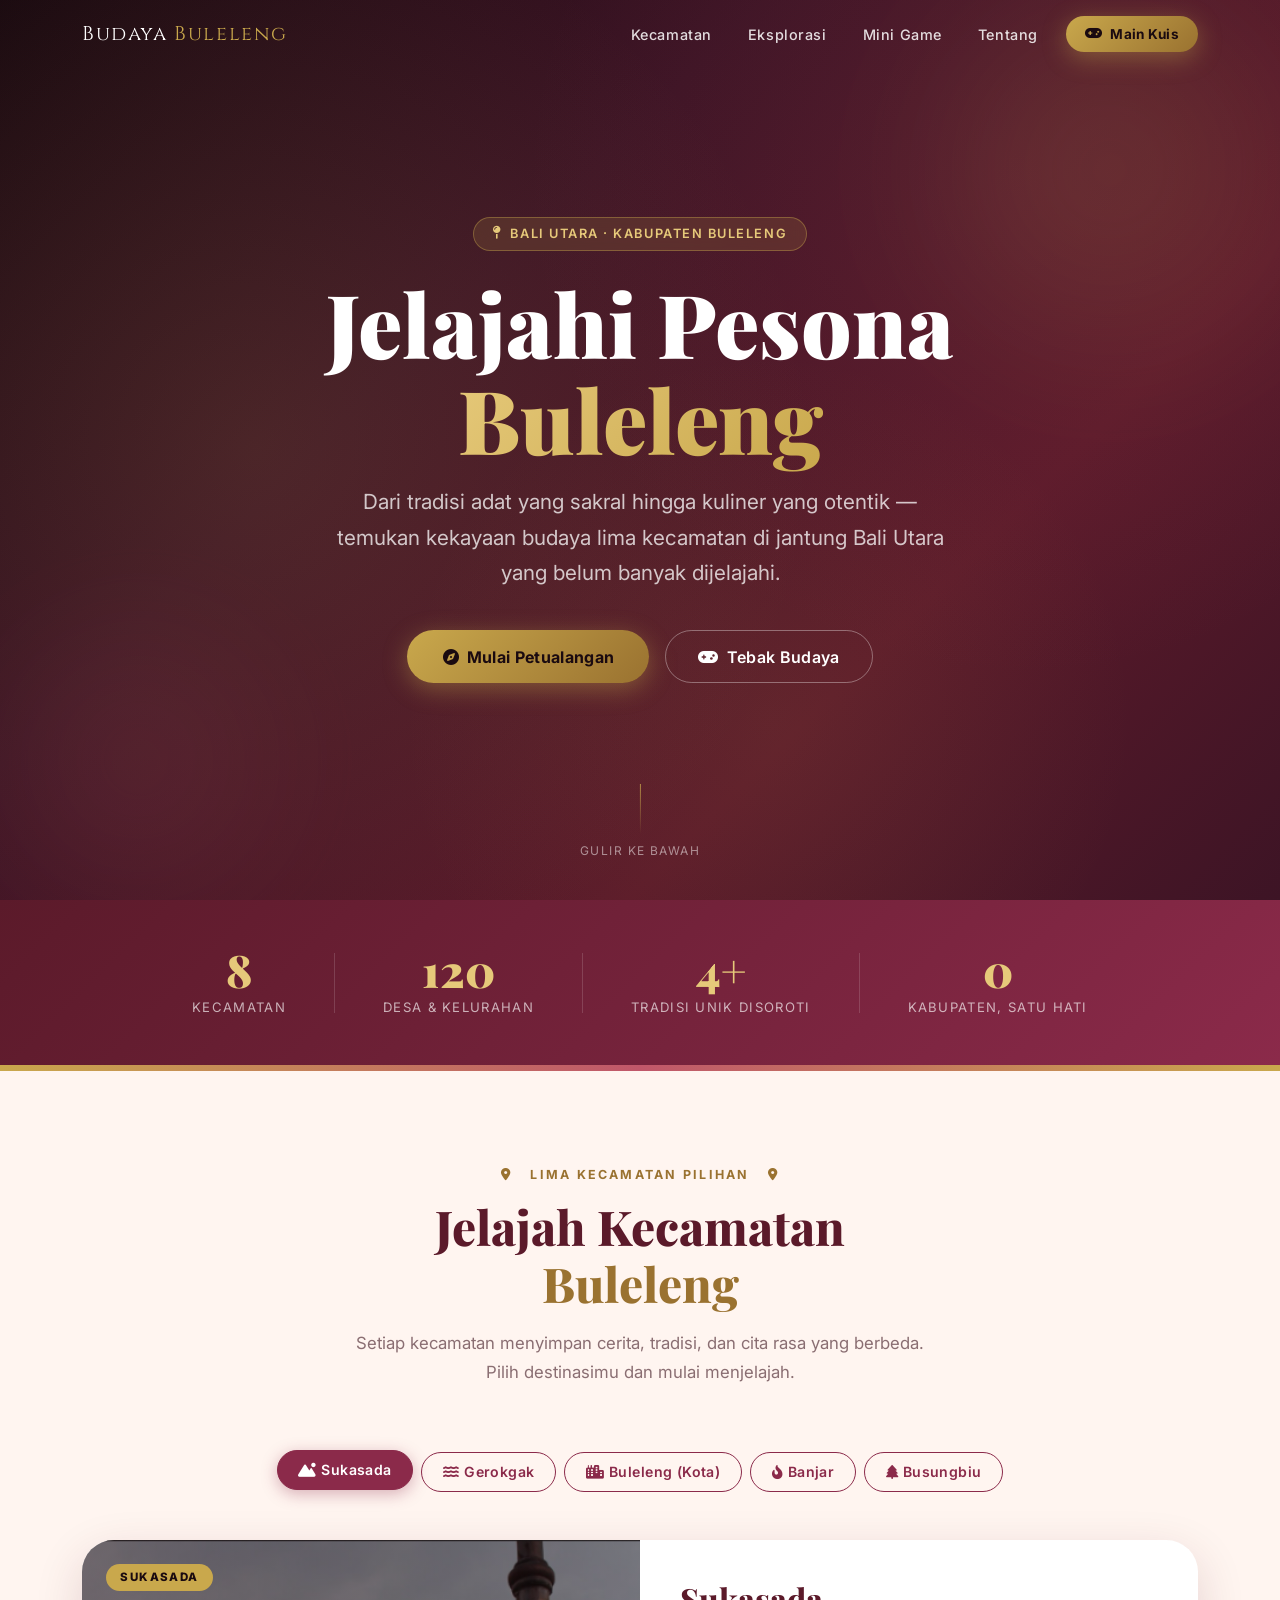
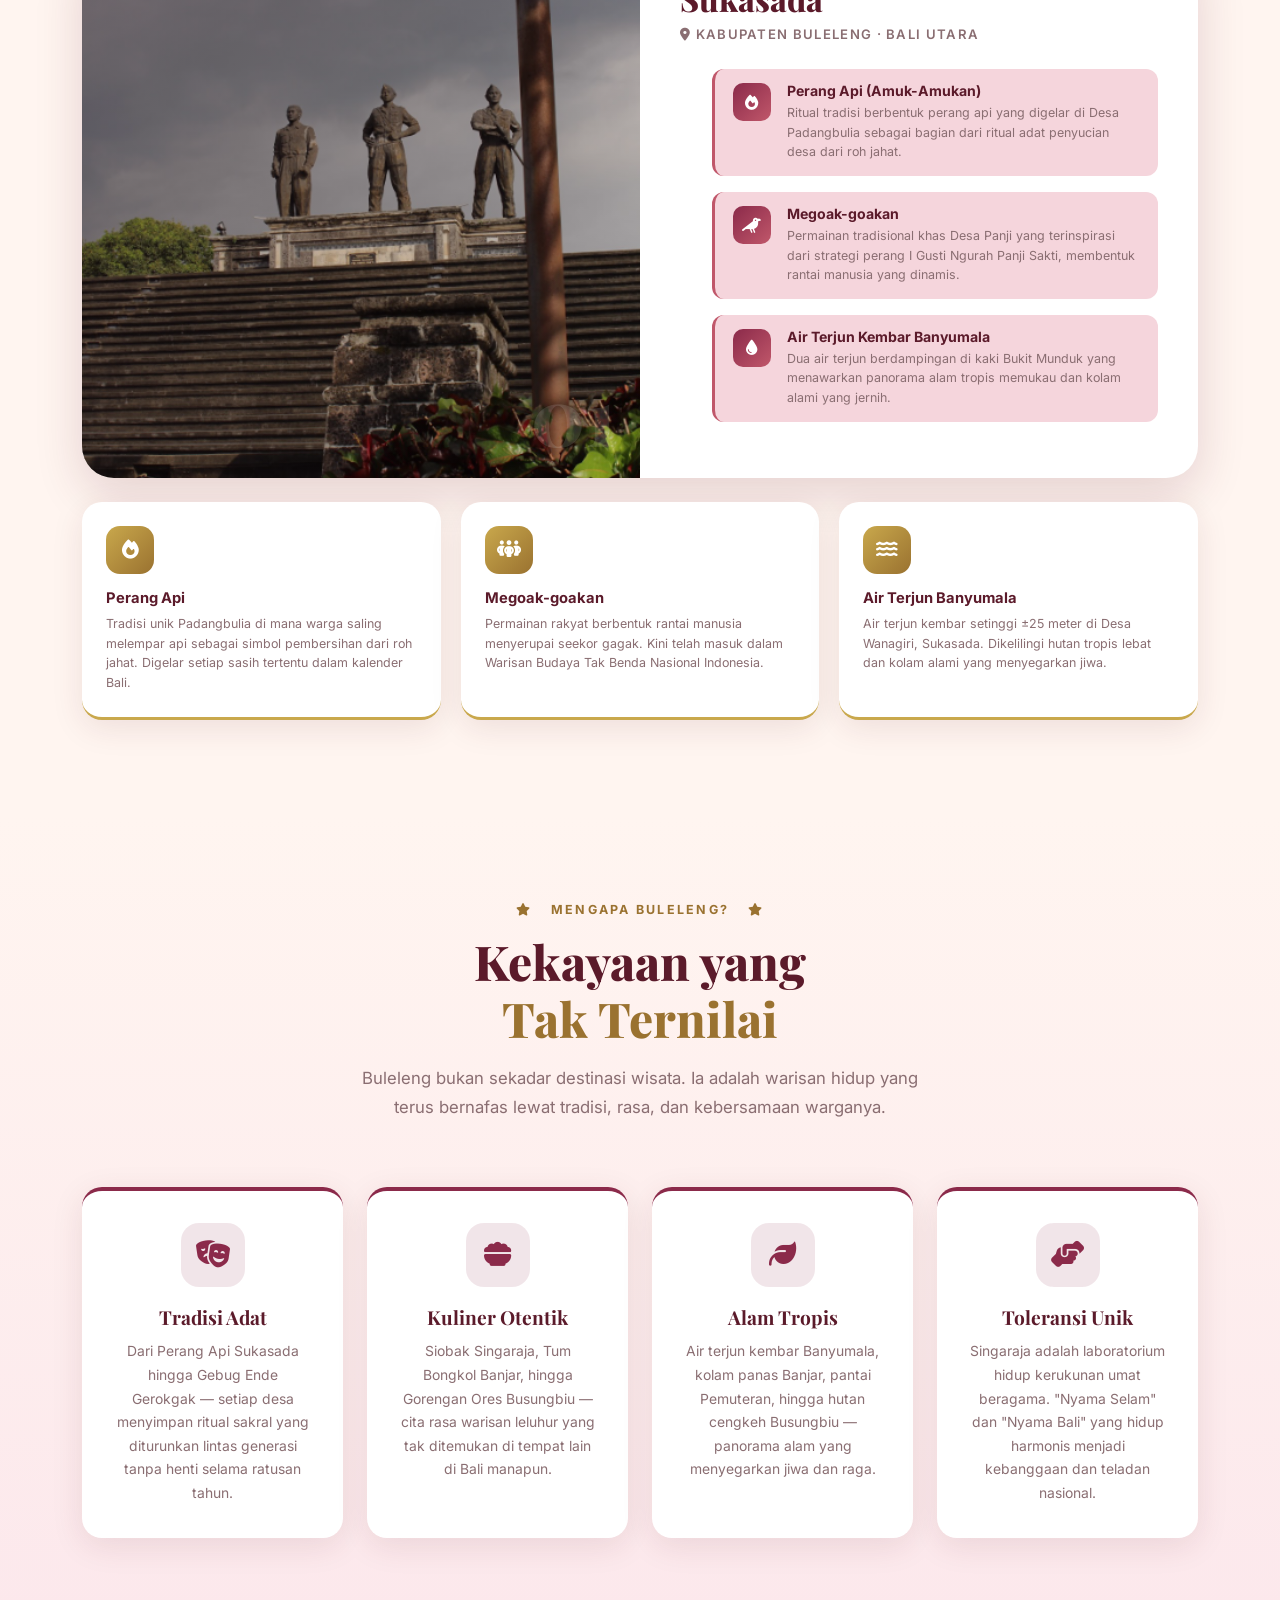
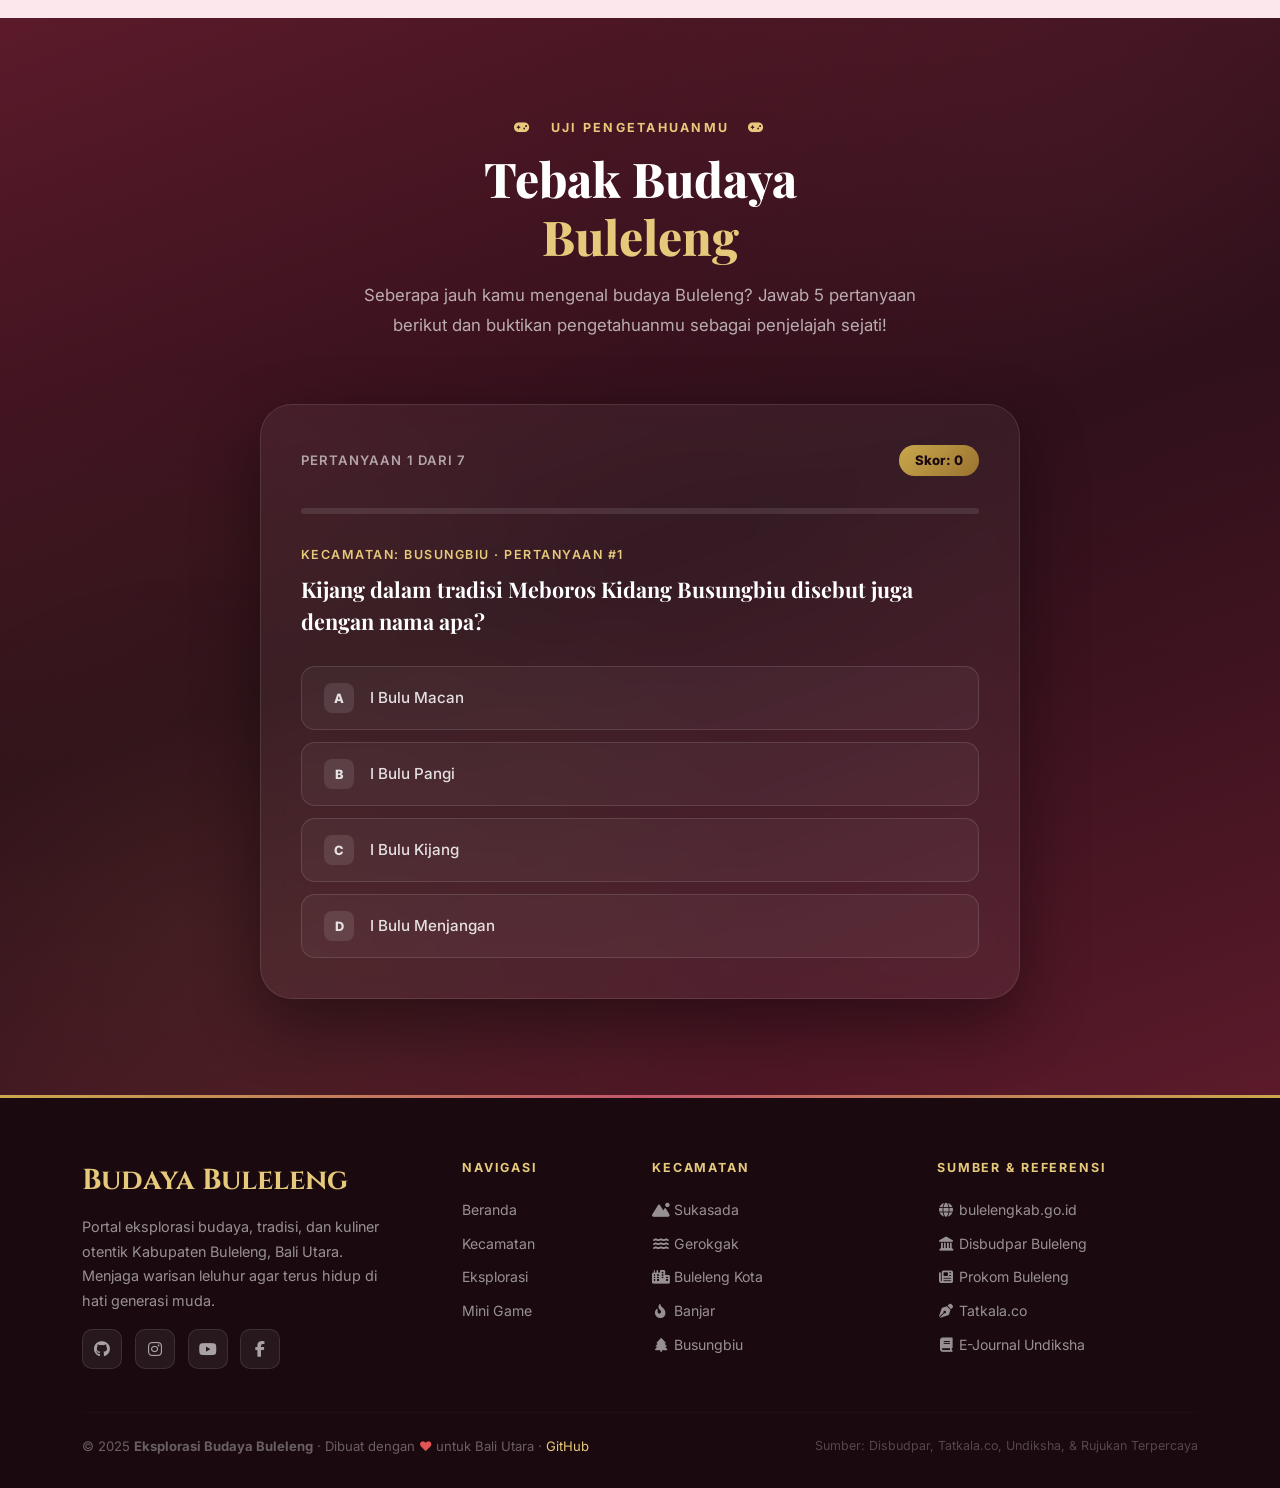
==== index.html @ 9726cd0d "Add files via upload" ====
<!DOCTYPE html>
<html lang="id">
<head>
  <meta charset="UTF-8" />
  <meta name="viewport" content="width=device-width, initial-scale=1.0" />
  <meta name="description" content="Jelajahi kekayaan budaya, tradisi, dan kuliner unik dari 5 kecamatan di Kabupaten Buleleng, Bali Utara. Eksplorasi budaya lokal yang autentik dan menawan." />
  <meta name="keywords" content="Buleleng, Bali Utara, Budaya Bali, Kecamatan, Wisata, Tradisi, Singaraja" />
  <meta property="og:title" content="Eksplorasi Budaya Buleleng – Jelajahi Pesona Bali Utara" />
  <meta property="og:description" content="Temukan keindahan budaya dan tradisi unik Kabupaten Buleleng, Bali Utara." />
  <title>Eksplorasi Budaya Buleleng | Jelajahi Pesona Bali Utara</title>

  <!-- Bootstrap 5 CSS -->
  <link href="https://cdn.jsdelivr.net/npm/bootstrap@5.3.3/dist/css/bootstrap.min.css" rel="stylesheet" />
  <!-- Font Awesome -->
  <link href="https://cdnjs.cloudflare.com/ajax/libs/font-awesome/6.5.2/css/all.min.css" rel="stylesheet" />
  <!-- Google Fonts -->
  <link href="https://fonts.googleapis.com/css2?family=Playfair+Display:ital,wght@0,400;0,700;0,900;1,400&family=Inter:wght@300;400;500;600;700&family=Cinzel:wght@400;700&display=swap" rel="stylesheet" />

  <!-- Stylesheet -->
  <link href="style.css" rel="stylesheet" />

</head>

<body class="page-load">

  <!-- NAVBAR -->
  <nav id="mainNav" role="navigation" aria-label="Navigasi utama">
    <div class="container">
      <div class="d-flex align-items-center justify-content-between">
        <a href="#hero" class="nav-brand" id="navBrand">
          <span>Budaya</span> Buleleng
        </a>
        <button class="navbar-toggler d-md-none" id="navToggle" aria-label="Toggle navigation" aria-expanded="false">
          <span class="navbar-toggler-icon"></span>
        </button>
        <ul class="nav d-none d-md-flex align-items-center gap-1" id="navLinks" style="list-style:none; margin:0; padding:0;">
          <li><a href="#kecamatan" class="nav-link-item">Kecamatan</a></li>
          <li><a href="#highlights" class="nav-link-item">Eksplorasi</a></li>
          <li><a href="#game" class="nav-link-item">Mini Game</a></li>
          <li><a href="#footer" class="nav-link-item">Tentang</a></li>
          <li>
            <a href="#game" class="btn-primary-custom ms-2" style="font-size:0.85rem; padding:0.5rem 1.2rem;">
              <i class="fa-solid fa-gamepad"></i> Main Kuis
            </a>
          </li>
        </ul>
      </div>
      <!-- Mobile Menu -->
      <div id="mobileMenu" style="display:none; flex-direction:column; gap:0.3rem; margin-top:1rem; padding:1rem; background:rgba(15,30,20,0.97); border-radius:12px; border: 1px solid rgba(201,168,76,0.2);">
        <a href="#kecamatan" class="nav-link-item" onclick="closeMobileMenu(event)">Kecamatan</a>
        <a href="#highlights" class="nav-link-item" onclick="closeMobileMenu(event)">Eksplorasi</a>
        <a href="#game" class="nav-link-item" onclick="closeMobileMenu(event)">Mini Game</a>
        <a href="#footer" class="nav-link-item" onclick="closeMobileMenu(event)">Tentang</a>
      </div>
    </div>
  </nav>

  <!-- HERO -->
  <section id="hero" role="banner">
    <div class="particles-container" id="particles" aria-hidden="true"></div>
    <div class="hero-ornament hero-ornament-top" aria-hidden="true"></div>
    <div class="hero-ornament hero-ornament-bottom" aria-hidden="true"></div>

    <div class="hero-content container">
      <div class="hero-badge">
        <i class="fa-solid fa-map-pin"></i>
        Bali Utara &middot; Kabupaten Buleleng
      </div>
      <h1 class="hero-title">
        Jelajahi Pesona<br>
        <span class="accent">Buleleng</span>
      </h1>
      <p class="hero-subtitle">
        Dari tradisi adat yang sakral hingga kuliner yang otentik &mdash; temukan kekayaan budaya lima kecamatan di jantung Bali Utara yang belum banyak dijelajahi.
      </p>
      <div class="hero-cta-group">
        <a href="#kecamatan" class="btn-primary-custom" id="ctaMainBtn">
          <i class="fa-solid fa-compass"></i>
          Mulai Petualangan
        </a>
        <a href="#game" class="btn-secondary-custom" id="ctaGameBtn">
          <i class="fa-solid fa-gamepad"></i>
          Tebak Budaya
        </a>
      </div>
    </div>
    <div class="hero-scroll-indicator" aria-hidden="true">
      <div class="scroll-line"></div>
      <span>Gulir ke Bawah</span>
    </div>
  </section>

  <!-- STATS STRIP -->
  <div id="intro-strip" role="complementary" aria-label="Statistik Buleleng">
    <div class="container">
      <div class="strip-inner">
        <div class="strip-stat">
          <div class="strip-stat-number" data-target="9">0</div>
          <div class="strip-stat-label">Kecamatan</div>
        </div>
        <div class="strip-divider" aria-hidden="true"></div>
        <div class="strip-stat">
          <div class="strip-stat-number" data-target="129">0</div>
          <div class="strip-stat-label">Desa &amp; Kelurahan</div>
        </div>
        <div class="strip-divider" aria-hidden="true"></div>
        <div class="strip-stat">
          <div class="strip-stat-number" data-target="5" data-suffix="+">0</div>
          <div class="strip-stat-label">Tradisi Unik Disoroti</div>
        </div>
        <div class="strip-divider" aria-hidden="true"></div>
        <div class="strip-stat">
          <div class="strip-stat-number" data-target="1">0</div>
          <div class="strip-stat-label">Kabupaten, Satu Hati</div>
        </div>
      </div>
    </div>
  </div>

  <!-- KECAMATAN SECTION -->
  <section id="kecamatan" aria-label="Jelajah Kecamatan">
    <div class="container">
      <div class="section-header reveal">
        <div class="section-tag">
          <i class="fa-solid fa-location-dot"></i>&nbsp; Lima Kecamatan Pilihan &nbsp;<i class="fa-solid fa-location-dot"></i>
        </div>
        <h2 class="section-title">Jelajah Kecamatan <br><span style="color:var(--gold-dark);">Buleleng</span></h2>
        <p class="section-desc">Setiap kecamatan menyimpan cerita, tradisi, dan cita rasa yang berbeda. Pilih destinasimu dan mulai menjelajah.</p>
      </div>

      <!-- Tab Buttons -->
      <div class="kec-tabs" role="tablist" aria-label="Pilih Kecamatan">
        <button class="kec-tab active" role="tab" aria-selected="true" aria-controls="kec-sukasada" id="tab-sukasada" onclick="switchKec('sukasada')">
          <i class="fa-solid fa-mountain-sun"></i> Sukasada
        </button>
        <button class="kec-tab" role="tab" aria-selected="false" aria-controls="kec-gerokgak" id="tab-gerokgak" onclick="switchKec('gerokgak')">
          <i class="fa-solid fa-water"></i> Gerokgak
        </button>
        <button class="kec-tab" role="tab" aria-selected="false" aria-controls="kec-buleleng" id="tab-buleleng" onclick="switchKec('buleleng')">
          <i class="fa-solid fa-city"></i> Buleleng (Kota)
        </button>
        <button class="kec-tab" role="tab" aria-selected="false" aria-controls="kec-banjar" id="tab-banjar" onclick="switchKec('banjar')">
          <i class="fa-solid fa-fire-flame-curved"></i> Banjar
        </button>
        <button class="kec-tab" role="tab" aria-selected="false" aria-controls="kec-busungbiu" id="tab-busungbiu" onclick="switchKec('busungbiu')">
          <i class="fa-solid fa-tree"></i> Busungbiu
        </button>
      </div>

      <!-- SUKASADA -->
      <div class="kec-card active reveal" id="kec-sukasada" role="tabpanel" aria-labelledby="tab-sukasada">
        <div class="kec-main-card" onclick="window.location.href='sukasada.html'" style="cursor:pointer;" title="Buka Detail Sukasada">
          <div class="kec-visual bg-sukasada">
            <div class="kec-visual-overlay"></div>
            <div class="kec-icon-big" aria-hidden="true"><i class="fa-solid fa-mountain-sun"></i></div>
            <div class="kec-visual-badge">Sukasada</div>
            <div class="kec-visual-num" aria-hidden="true">01</div>
          </div>
          <div class="kec-info">
            <h3 class="kec-info-title">Sukasada</h3>
            <p class="kec-info-subtitle"><i class="fa-solid fa-location-dot"></i> Kabupaten Buleleng &middot; Bali Utara</p>
            <ul class="kec-highlight-list">
              <li class="kec-highlight-item">
                <div class="kec-highlight-icon"><i class="fa-solid fa-fire"></i></div>
                <div class="kec-highlight-text">
                  <h5>Perang Api (Amuk-Amukan)</h5>
                  <p>Ritual tradisi berbentuk perang api yang digelar di Desa Padangbulia sebagai bagian dari ritual adat penyucian desa dari roh jahat.</p>
                </div>
              </li>
              <li class="kec-highlight-item">
                <div class="kec-highlight-icon"><i class="fa-solid fa-crow"></i></div>
                <div class="kec-highlight-text">
                  <h5>Megoak-goakan</h5>
                  <p>Permainan tradisional khas Desa Panji yang terinspirasi dari strategi perang I Gusti Ngurah Panji Sakti, membentuk rantai manusia yang dinamis.</p>
                </div>
              </li>
              <li class="kec-highlight-item">
                <div class="kec-highlight-icon"><i class="fa-solid fa-droplet"></i></div>
                <div class="kec-highlight-text">
                  <h5>Air Terjun Kembar Banyumala</h5>
                  <p>Dua air terjun berdampingan di kaki Bukit Munduk yang menawarkan panorama alam tropis memukau dan kolam alami yang jernih.</p>
                </div>
              </li>
            </ul>
          </div>
        </div>
        <div class="kec-sub-cards">
          <div class="kec-sub-card" onclick="window.location.href='sukasada.html'" style="cursor:pointer;" title="Buka Detail Sukasada">
            <div class="kec-sub-card-icon"><i class="fa-solid fa-fire"></i></div>
            <h4>Perang Api</h4>
            <p>Tradisi unik Padangbulia di mana warga saling melempar api sebagai simbol pembersihan dari roh jahat. Digelar setiap sasih tertentu dalam kalender Bali.</p>
          </div>
          <div class="kec-sub-card" onclick="window.location.href='sukasada.html'" style="cursor:pointer;" title="Buka Detail Sukasada">
            <div class="kec-sub-card-icon"><i class="fa-solid fa-people-group"></i></div>
            <h4>Megoak-goakan</h4>
            <p>Permainan rakyat berbentuk rantai manusia menyerupai seekor gagak. Kini telah masuk dalam Warisan Budaya Tak Benda Nasional Indonesia.</p>
          </div>
          <div class="kec-sub-card" onclick="window.location.href='sukasada.html'" style="cursor:pointer;" title="Buka Detail Sukasada">
            <div class="kec-sub-card-icon"><i class="fa-solid fa-water"></i></div>
            <h4>Air Terjun Banyumala</h4>
            <p>Air terjun kembar setinggi &plusmn;25 meter di Desa Wanagiri, Sukasada. Dikelilingi hutan tropis lebat dan kolam alami yang menyegarkan jiwa.</p>
          </div>
        </div>
      </div>

      <!-- GEROKGAK -->
      <div class="kec-card reveal" id="kec-gerokgak" role="tabpanel" aria-labelledby="tab-gerokgak">
        <div class="kec-main-card" onclick="window.location.href='gerokgak.html'" style="cursor:pointer;" title="Buka Detail Gerokgak">
          <div class="kec-visual bg-gerokgak">
            <div class="kec-visual-overlay"></div>
            <div class="kec-icon-big" aria-hidden="true"><i class="fa-solid fa-water"></i></div>
            <div class="kec-visual-badge">Gerokgak</div>
            <div class="kec-visual-num" aria-hidden="true">02</div>
          </div>
          <div class="kec-info">
            <h3 class="kec-info-title">Gerokgak</h3>
            <p class="kec-info-subtitle"><i class="fa-solid fa-location-dot"></i> Kabupaten Buleleng &middot; Bali Utara</p>
            <ul class="kec-highlight-list">
              <li class="kec-highlight-item">
                <div class="kec-highlight-icon"><i class="fa-solid fa-yin-yang"></i></div>
                <div class="kec-highlight-text">
                  <h5>Konsep Nyegara Gunung</h5>
                  <p>Filosofi keseimbangan antara laut dan gunung yang menjadi pedoman hidup masyarakat adat Pemuteran dalam tata kelola adat dan lingkungan hidup.</p>
                </div>
              </li>
              <li class="kec-highlight-item">
                <div class="kec-highlight-icon"><i class="fa-solid fa-cloud-rain"></i></div>
                <div class="kec-highlight-text">
                  <h5>Gebug Ende</h5>
                  <p>Tradisi pemanggil hujan berupa ritual adu pukul rotan antar pemuda di Desa Patas yang dipercaya mampu mendatangkan hujan di musim kemarau panjang.</p>
                </div>
              </li>
              <li class="kec-highlight-item">
                <div class="kec-highlight-icon"><i class="fa-solid fa-seedling"></i></div>
                <div class="kec-highlight-text">
                  <h5>Sentra Jagung Bali Utara</h5>
                  <p>Gerokgak adalah penghasil jagung terbesar di Kabupaten Buleleng. Ladang jagung tersebar luas di wilayah pesisir barat yang kering dan produktif.</p>
                </div>
              </li>
            </ul>
          </div>
        </div>
        <div class="kec-sub-cards">
          <div class="kec-sub-card" onclick="window.location.href='gerokgak.html'" style="cursor:pointer;" title="Buka Detail Gerokgak">
            <div class="kec-sub-card-icon"><i class="fa-solid fa-yin-yang"></i></div>
            <h4>Filosofi Nyegara Gunung</h4>
            <p>Desa Pemuteran menerapkan konsep "Sad Kertih" yang mengharmonisasikan kehidupan laut (segara) dan pegunungan (gunung) dalam tata kelola adat dan lingkungan.</p>
          </div>
          <div class="kec-sub-card" onclick="window.location.href='gerokgak.html'" style="cursor:pointer;" title="Buka Detail Gerokgak">
            <div class="kec-sub-card-icon"><i class="fa-solid fa-person-running"></i></div>
            <h4>Ritual Gebug Ende</h4>
            <p>Pemuda desa saling pukul menggunakan rotan sebagai persembahan kepada Dewa hujan. Diiringi gamelan beleganjur, simbol keberanian dan kesuburan alam.</p>
          </div>
          <div class="kec-sub-card" onclick="window.location.href='gerokgak.html'" style="cursor:pointer;" title="Buka Detail Gerokgak">
            <div class="kec-sub-card-icon"><i class="fa-solid fa-wheat-awn"></i></div>
            <h4>Ladang Jagung</h4>
            <p>Jagung khas Gerokgak terkenal manis dan produktif. Digunakan dalam berbagai kuliner tradisional Bali Utara yang kaya rasa dan kearifan lokal.</p>
          </div>
        </div>
      </div>

      <!-- BULELENG KOTA -->
      <div class="kec-card reveal" id="kec-buleleng" role="tabpanel" aria-labelledby="tab-buleleng">
        <div class="kec-main-card" onclick="window.location.href='buleleng.html'" style="cursor:pointer;" title="Buka Detail Buleleng Kota">
          <div class="kec-visual bg-buleleng">
            <div class="kec-visual-overlay"></div>
            <div class="kec-icon-big" aria-hidden="true"><i class="fa-solid fa-city"></i></div>
            <div class="kec-visual-badge">Kota Singaraja</div>
            <div class="kec-visual-num" aria-hidden="true">03</div>
          </div>
          <div class="kec-info">
            <h3 class="kec-info-title">Buleleng</h3>
            <p class="kec-info-subtitle"><i class="fa-solid fa-location-dot"></i> Kota Singaraja &middot; Ibu Kota Kabupaten</p>
            <ul class="kec-highlight-list">
              <li class="kec-highlight-item">
                <div class="kec-highlight-icon"><i class="fa-solid fa-handshake"></i></div>
                <div class="kec-highlight-text">
                  <h5>Nyama Selam &amp; Nyama Bali</h5>
                  <p>Singaraja adalah simbol toleransi. "Nyama Selam" (saudara Muslim) dan "Nyama Bali" (saudara Hindu) hidup berdampingan harmonis selama ratusan tahun.</p>
                </div>
              </li>
              <li class="kec-highlight-item">
                <div class="kec-highlight-icon"><i class="fa-solid fa-music"></i></div>
                <div class="kec-highlight-text">
                  <h5>Kesenian Gong Kebyar</h5>
                  <p>Lahir di Buleleng awal abad ke-20. Musik gamelan dinamis dan penuh improvisasi ini kini menjadi identitas seni pertunjukan Bali yang diakui dunia internasional.</p>
                </div>
              </li>
              <li class="kec-highlight-item">
                <div class="kec-highlight-icon"><i class="fa-solid fa-bowl-food"></i></div>
                <div class="kec-highlight-text">
                  <h5>Siobak Singaraja</h5>
                  <p>Kuliner perpaduan Tionghoa-Bali berupa olahan daging dengan rempah-rempah lokal. Identik dengan kawasan Pecinan di Kota Singaraja dan identitas kuliner kota.</p>
                </div>
              </li>
            </ul>
          </div>
        </div>
        <div class="kec-sub-cards">
          <div class="kec-sub-card" onclick="window.location.href='buleleng.html'" style="cursor:pointer;" title="Buka Detail Buleleng Kota">
            <div class="kec-sub-card-icon"><i class="fa-solid fa-mosque"></i></div>
            <h4>Toleransi Beragama</h4>
            <p>Kampung Arab, Kampung Bugis, dan Kampung Bali hidup berdampingan harmonis di Singaraja sejak era kolonial. Sebuah model pluralisme yang patut dicontoh bangsa.</p>
          </div>
          <div class="kec-sub-card" onclick="window.location.href='buleleng.html'" style="cursor:pointer;" title="Buka Detail Buleleng Kota">
            <div class="kec-sub-card-icon"><i class="fa-solid fa-drum"></i></div>
            <h4>Gong Kebyar</h4>
            <p>Lahir sekitar 1915 di Jagaraga, Buleleng. Maestro I Mario mempopulerkan tari Kebyar ke dunia internasional. Kini menjadi simbol seni Bali yang paling dikenal.</p>
          </div>
          <div class="kec-sub-card" onclick="window.location.href='buleleng.html'" style="cursor:pointer;" title="Buka Detail Buleleng Kota">
            <div class="kec-sub-card-icon"><i class="fa-solid fa-utensils"></i></div>
            <h4>Siobak</h4>
            <p>Kuliner warisan Tionghoa peranakan berupa irisan daging berkuah dengan bumbu rempah Bali yang kuat. Biasa disajikan dengan nasi putih atau lontong di Pecinan Singaraja.</p>
          </div>
        </div>
      </div>

      <!-- BANJAR -->
      <div class="kec-card reveal" id="kec-banjar" role="tabpanel" aria-labelledby="tab-banjar">
        <div class="kec-main-card" onclick="window.location.href='banjar.html'" style="cursor:pointer;" title="Buka Detail Banjar">
          <div class="kec-visual bg-banjar">
            <div class="kec-visual-overlay"></div>
            <div class="kec-icon-big" aria-hidden="true"><i class="fa-solid fa-fire-flame-curved"></i></div>
            <div class="kec-visual-badge">Banjar</div>
            <div class="kec-visual-num" aria-hidden="true">04</div>
          </div>
          <div class="kec-info">
            <h3 class="kec-info-title">Banjar</h3>
            <p class="kec-info-subtitle"><i class="fa-solid fa-location-dot"></i> Kabupaten Buleleng &middot; Bali Utara</p>
            <ul class="kec-highlight-list">
              <li class="kec-highlight-item">
                <div class="kec-highlight-icon"><i class="fa-solid fa-fire-burner"></i></div>
                <div class="kec-highlight-text">
                  <h5>Nyakan Diwang</h5>
                  <p>Tradisi memasak di luar rumah pada hari tertentu dalam kalender Bali. Bukan sekadar memasak, melainkan ritual kebersamaan komunal yang penuh makna.</p>
                </div>
              </li>
              <li class="kec-highlight-item">
                <div class="kec-highlight-icon"><i class="fa-solid fa-leaf"></i></div>
                <div class="kec-highlight-text">
                  <h5>Kuliner Tum Bongkol</h5>
                  <p>Olahan ikan atau daging dengan batang pisang muda (bongkol) dibungkus daun pisang. Dikukus perlahan menghasilkan cita rasa gurih dan aromatik yang khas.</p>
                </div>
              </li>
              <li class="kec-highlight-item">
                <div class="kec-highlight-icon"><i class="fa-solid fa-hot-tub-person"></i></div>
                <div class="kec-highlight-text">
                  <h5>Banjar Hot Spring</h5>
                  <p>Pemandian air panas alami bertingkat di tengah hutan tropis Banjar. Air sulfur dari celah gunung dipercaya bermanfaat bagi kesehatan dan relaksasi jiwa.</p>
                </div>
              </li>
            </ul>
          </div>
        </div>
        <div class="kec-sub-cards">
          <div class="kec-sub-card" onclick="window.location.href='banjar.html'" style="cursor:pointer;" title="Buka Detail Banjar">
            <div class="kec-sub-card-icon"><i class="fa-solid fa-campfire"></i></div>
            <h4>Nyakan Diwang</h4>
            <p>Ritual memasak di halaman luar bermakna mendalam: mempererat persaudaraan, menjaga keseimbangan kosmis, dan menghormati alam sebagai sumber kehidupan.</p>
          </div>
          <div class="kec-sub-card" onclick="window.location.href='banjar.html'" style="cursor:pointer;" title="Buka Detail Banjar">
            <div class="kec-sub-card-icon"><i class="fa-solid fa-fish"></i></div>
            <h4>Tum Bongkol</h4>
            <p>Perpaduan batang pisang muda dengan bumbu base genep Bali. Dibungkus dan dikukus dalam daun pisang segar menghasilkan rasa gurih, harum, dan unik.</p>
          </div>
          <div class="kec-sub-card" onclick="window.location.href='banjar.html'" style="cursor:pointer;" title="Buka Detail Banjar">
            <div class="kec-sub-card-icon"><i class="fa-solid fa-hot-tub-person"></i></div>
            <h4>Air Panas Banjar</h4>
            <p>Destinasi relaksasi berupa kolam air panas alam di Desa Banjar. Mengandung mineral sulfur alami yang dipercaya bermanfaat untuk kesehatan kulit dan otot.</p>
          </div>
        </div>
      </div>

      <!-- BUSUNGBIU -->
      <div class="kec-card reveal" id="kec-busungbiu" role="tabpanel" aria-labelledby="tab-busungbiu">
        <div class="kec-main-card" onclick="window.location.href='busungbiu.html'" style="cursor:pointer;" title="Buka Detail Busungbiu">
          <div class="kec-visual bg-busungbiu">
            <div class="kec-visual-overlay"></div>
            <div class="kec-icon-big" aria-hidden="true"><i class="fa-solid fa-tree"></i></div>
            <div class="kec-visual-badge">Busungbiu</div>
            <div class="kec-visual-num" aria-hidden="true">05</div>
          </div>
          <div class="kec-info">
            <h3 class="kec-info-title">Busungbiu</h3>
            <p class="kec-info-subtitle"><i class="fa-solid fa-location-dot"></i> Kabupaten Buleleng &middot; Bali Utara</p>
            <ul class="kec-highlight-list">
              <li class="kec-highlight-item">
                <div class="kec-highlight-icon"><i class="fa-solid fa-paw"></i></div>
                <div class="kec-highlight-text">
                  <h5>Meboros Kidang dengan Upih</h5>
                  <p>Tradisi berburu rusa kijang menggunakan upih (pelepah pinang). Ritual komunal yang memiliki nilai sosial dan spiritual bagi masyarakat adat Busungbiu.</p>
                </div>
              </li>
              <li class="kec-highlight-item">
                <div class="kec-highlight-icon"><i class="fa-solid fa-bug"></i></div>
                <div class="kec-highlight-text">
                  <h5>Gorengan Ores (Kuliner Ekstrem)</h5>
                  <p>Ulat ores (larva pohon kelapa) yang digoreng hingga renyah. Kuliner ekstrem tradisional masyarakat setempat dengan kandungan protein dan lemak sehat yang tinggi.</p>
                </div>
              </li>
              <li class="kec-highlight-item">
                <div class="kec-highlight-icon"><i class="fa-solid fa-leaf"></i></div>
                <div class="kec-highlight-text">
                  <h5>Kawasan Hutan &amp; Cengkeh</h5>
                  <p>Busungbiu dikelilingi perkebunan cengkeh dan hutan tropis lebat. Desa Subuk terkenal dengan tradisi adat yang masih sangat terjaga keasliannya.</p>
                </div>
              </li>
            </ul>
          </div>
        </div>
        <div class="kec-sub-cards">
          <div class="kec-sub-card" onclick="window.location.href='busungbiu.html'" style="cursor:pointer;" title="Buka Detail Busungbiu">
            <div class="kec-sub-card-icon"><i class="fa-solid fa-person-walking-luggage"></i></div>
            <h4>Meboros Kidang</h4>
            <p>Perburuan tradisional kijang menggunakan pelepah pinang (upih) yang dikeringkan. Kegiatan komunal dengan aturan adat yang ketat, digelar sekali setahun.</p>
          </div>
          <div class="kec-sub-card" onclick="window.location.href='busungbiu.html'" style="cursor:pointer;" title="Buka Detail Busungbiu">
            <div class="kec-sub-card-icon"><i class="fa-solid fa-utensils"></i></div>
            <h4>Gorengan Ores</h4>
            <p>Ulat atau larva pohon kelapa digoreng dengan minyak dan bumbu sederhana. Makanan tradisional kaya protein ini menjadi camilan unik khas Busungbiu.</p>
          </div>
          <div class="kec-sub-card" onclick="window.location.href='busungbiu.html'" style="cursor:pointer;" title="Buka Detail Busungbiu">
            <div class="kec-sub-card-icon"><i class="fa-solid fa-tree"></i></div>
            <h4>Perkebunan Cengkeh</h4>
            <p>Busungbiu adalah salah satu daerah penghasil cengkeh terbesar di Bali Utara. Aroma cengkeh yang harum menjadi bagian dari identitas dan ekonomi masyarakat lokal.</p>
          </div>
        </div>
      </div>
    </div>
  </section>

  <!-- HIGHLIGHTS -->
  <section id="highlights" aria-label="Mengapa Buleleng">
    <div class="container">
      <div class="section-header reveal">
        <div class="section-tag">
          <i class="fa-solid fa-star"></i>&nbsp; Mengapa Buleleng? &nbsp;<i class="fa-solid fa-star"></i>
        </div>
        <h2 class="section-title">Kekayaan yang <br><span style="color:var(--gold-dark);">Tak Ternilai</span></h2>
        <p class="section-desc">Buleleng bukan sekadar destinasi wisata. Ia adalah warisan hidup yang terus bernafas lewat tradisi, rasa, dan kebersamaan warganya.</p>
      </div>
      <div class="row g-4">
        <div class="col-lg-3 col-md-6 reveal reveal-delay-1">
          <div class="highlight-card">
            <div class="highlight-icon"><i class="fa-solid fa-masks-theater"></i></div>
            <h3>Tradisi Adat</h3>
            <p>Dari Perang Api Sukasada hingga Gebug Ende Gerokgak &mdash; setiap desa menyimpan ritual sakral yang diturunkan lintas generasi tanpa henti selama ratusan tahun.</p>
          </div>
        </div>
        <div class="col-lg-3 col-md-6 reveal reveal-delay-2">
          <div class="highlight-card">
            <div class="highlight-icon"><i class="fa-solid fa-bowl-food"></i></div>
            <h3>Kuliner Otentik</h3>
            <p>Siobak Singaraja, Tum Bongkol Banjar, hingga Gorengan Ores Busungbiu &mdash; cita rasa warisan leluhur yang tak ditemukan di tempat lain di Bali manapun.</p>
          </div>
        </div>
        <div class="col-lg-3 col-md-6 reveal reveal-delay-3">
          <div class="highlight-card">
            <div class="highlight-icon"><i class="fa-solid fa-leaf"></i></div>
            <h3>Alam Tropis</h3>
            <p>Air terjun kembar Banyumala, kolam panas Banjar, pantai Pemuteran, hingga hutan cengkeh Busungbiu &mdash; panorama alam yang menyegarkan jiwa dan raga.</p>
          </div>
        </div>
        <div class="col-lg-3 col-md-6 reveal reveal-delay-4">
          <div class="highlight-card">
            <div class="highlight-icon"><i class="fa-solid fa-handshake-angle"></i></div>
            <h3>Toleransi Unik</h3>
            <p>Singaraja adalah laboratorium hidup kerukunan umat beragama. "Nyama Selam" dan "Nyama Bali" yang hidup harmonis menjadi kebanggaan dan teladan nasional.</p>
          </div>
        </div>
      </div>
    </div>
  </section>

  <!-- QUIZ GAME SECTION -->
  <section id="game" aria-label="Mini Game Tebak Budaya">
    <div class="container">
      <div class="section-header reveal">
        <div class="section-tag" style="color:var(--gold-light);">
          <i class="fa-solid fa-gamepad"></i>&nbsp; Uji Pengetahuanmu &nbsp;<i class="fa-solid fa-gamepad"></i>
        </div>
        <h2 class="section-title">Tebak Budaya <br><span style="color:var(--gold-light);">Buleleng</span></h2>
        <p class="section-desc">Seberapa jauh kamu mengenal budaya Buleleng? Jawab 5 pertanyaan berikut dan buktikan pengetahuanmu sebagai penjelajah sejati!</p>
      </div>

      <div class="quiz-wrapper reveal">
        <div class="quiz-box" id="quizBox">
          <!-- Playing State -->
          <div id="quizPlay">
            <div class="quiz-header">
              <span class="quiz-progress-label" id="quizProgressLabel">Pertanyaan 1 dari 5</span>
              <span class="quiz-score-badge" id="quizScoreBadge">Skor: 0</span>
            </div>
            <div class="quiz-progress-bar-wrap">
              <div class="quiz-progress-bar" id="quizProgressBar" style="width:0%;" role="progressbar" aria-valuenow="0" aria-valuemin="0" aria-valuemax="100"></div>
            </div>
            <div class="quiz-q-num" id="quizQNum">Kecamatan: Sukasada &middot; Pertanyaan #1</div>
            <div class="quiz-question" id="quizQuestion">Memuat pertanyaan...</div>
            <div class="quiz-options" id="quizOptions" role="group" aria-label="Pilihan jawaban"></div>
            <div class="quiz-feedback" id="quizFeedback" aria-live="polite"></div>
            <button class="quiz-next-btn" id="quizNextBtn" aria-label="Lanjut ke pertanyaan berikutnya">
              Pertanyaan Berikutnya &rarr;
            </button>
          </div>

          <!-- Result State -->
          <div class="quiz-result" id="quizResult" aria-live="polite">
            <span class="result-trophy" id="resultTrophy">&#x1F3C6;</span>
            <div class="result-stars" id="resultStars"></div>
            <div class="result-score-display" id="resultScore">0/5</div>
            <div class="result-score-label">Skor Akhirmu</div>
            <div class="result-message" id="resultMessage">Luar Biasa!</div>
            <p class="result-submessage" id="resultSubMessage">Kamu adalah penjelajah budaya Buleleng yang sejati!</p>
            <button class="quiz-restart-btn" id="quizRestartBtn" onclick="restartQuiz()">
              <i class="fa-solid fa-rotate-left"></i> Main Lagi
            </button>
          </div>
        </div>
      </div>
    </div>
  </section>

  <!-- FOOTER -->
  <footer id="footer" role="contentinfo">
    <div class="container">
      <div class="row g-4">
        <div class="col-lg-4 col-md-6">
          <div class="footer-brand">Budaya Buleleng</div>
          <p class="footer-tagline">
            Portal eksplorasi budaya, tradisi, dan kuliner otentik Kabupaten Buleleng, Bali Utara. Menjaga warisan leluhur agar terus hidup di hati generasi muda.
          </p>
          <div class="footer-social" aria-label="Media sosial">
            <a href="https://github.com/" class="social-btn" target="_blank" rel="noopener noreferrer" aria-label="GitHub">
              <i class="fa-brands fa-github"></i>
            </a>
            <a href="https://instagram.com/" class="social-btn" target="_blank" rel="noopener noreferrer" aria-label="Instagram">
              <i class="fa-brands fa-instagram"></i>
            </a>
            <a href="https://youtube.com/" class="social-btn" target="_blank" rel="noopener noreferrer" aria-label="YouTube">
              <i class="fa-brands fa-youtube"></i>
            </a>
            <a href="https://facebook.com/" class="social-btn" target="_blank" rel="noopener noreferrer" aria-label="Facebook">
              <i class="fa-brands fa-facebook-f"></i>
            </a>
          </div>
        </div>
        <div class="col-lg-2 col-md-6 col-6">
          <div class="footer-heading">Navigasi</div>
          <ul class="footer-links">
            <li><a href="#hero">Beranda</a></li>
            <li><a href="#kecamatan">Kecamatan</a></li>
            <li><a href="#highlights">Eksplorasi</a></li>
            <li><a href="#game">Mini Game</a></li>
          </ul>
        </div>
        <div class="col-lg-3 col-md-6 col-6">
          <div class="footer-heading">Kecamatan</div>
          <ul class="footer-links">
            <li><a href="#kecamatan" onclick="switchKec('sukasada'); return true;"><i class="fa-solid fa-mountain-sun fa-fw"></i> Sukasada</a></li>
            <li><a href="#kecamatan" onclick="switchKec('gerokgak'); return true;"><i class="fa-solid fa-water fa-fw"></i> Gerokgak</a></li>
            <li><a href="#kecamatan" onclick="switchKec('buleleng'); return true;"><i class="fa-solid fa-city fa-fw"></i> Buleleng Kota</a></li>
            <li><a href="#kecamatan" onclick="switchKec('banjar'); return true;"><i class="fa-solid fa-fire-flame-curved fa-fw"></i> Banjar</a></li>
            <li><a href="#kecamatan" onclick="switchKec('busungbiu'); return true;"><i class="fa-solid fa-tree fa-fw"></i> Busungbiu</a></li>
          </ul>
        </div>
        <div class="col-lg-3 col-md-6">
          <div class="footer-heading">Sumber &amp; Referensi</div>
          <ul class="footer-links">
            <li><a href="https://bulelengkab.go.id" target="_blank" rel="noopener"><i class="fa-solid fa-globe fa-fw"></i> bulelengkab.go.id</a></li>
            <li><a href="https://disbudpar.bulelengkab.go.id" target="_blank" rel="noopener"><i class="fa-solid fa-landmark fa-fw"></i> Disbudpar Buleleng</a></li>
            <li><a href="https://prokomsetda.bulelengkab.go.id" target="_blank" rel="noopener"><i class="fa-solid fa-newspaper fa-fw"></i> Prokom Buleleng</a></li>
            <li><a href="https://tatkala.co" target="_blank" rel="noopener"><i class="fa-solid fa-pen-nib fa-fw"></i> Tatkala.co</a></li>
            <li><a href="https://ejournal.undiksha.ac.id" target="_blank" rel="noopener"><i class="fa-solid fa-book fa-fw"></i> E-Journal Undiksha</a></li>
          </ul>
        </div>
      </div>
      <hr class="footer-divider" />
      <div class="footer-bottom">
        <div class="footer-copy">
          &copy; 2025 <strong>Eksplorasi Budaya Buleleng</strong> &middot; Dibuat dengan <span style="color:#e25555;">&#x2665;</span> untuk Bali Utara &middot;
          <a href="https://github.com/" target="_blank" rel="noopener">GitHub</a>
        </div>
        <div class="footer-made">
          Sumber: Disbudpar, Tatkala.co, Undiksha, &amp; Rujukan Terpercaya
        </div>
      </div>
    </div>
  </footer>

  <!-- Bootstrap 5 JS -->
  <script src="https://cdn.jsdelivr.net/npm/bootstrap@5.3.3/dist/js/bootstrap.bundle.min.js"></script>

  <script src="script.js"></script>

</body>
</html>
---- style.css ----
/* ===================================================
   EKSPLORASI BUDAYA BULELENG — Main Stylesheet
   Palette: Maroon / Deep Red / Gold
   =================================================== */

/* ─── ROOT VARIABLES ─── */
:root {
  --gold:        #C9A84C;
  --gold-light:  #E6C97A;
  --gold-dark:   #9A7230;
  --primary:     #5B1A2A;
  --primary-mid: #8B2A4A;
  --primary-light:#C0576A;
  --primary-pale: #F5D5DC;
  --brown:       #6B4423;
  --brown-light: #A0714F;
  --cream:       #FFF5F0;
  --dark:        #1A0A10;
  --text-muted:  #8A6E72;
  --white:       #FFFFFF;
  --shadow-soft: 0 8px 32px rgba(91,26,42,0.10);
  --shadow-card: 0 16px 48px rgba(91,26,42,0.16);
  --radius-lg:   20px;
  --radius-xl:   32px;
  --transition:  all 0.35s cubic-bezier(0.4, 0, 0.2, 1);
}

/* ─── RESET ─── */
*, *::before, *::after { box-sizing: border-box; margin: 0; padding: 0; }
html { scroll-behavior: smooth; }
body { font-family: 'Inter', sans-serif; background: var(--cream); color: var(--dark); overflow-x: hidden; }

::-webkit-scrollbar { width: 8px; }
::-webkit-scrollbar-track { background: var(--dark); }
::-webkit-scrollbar-thumb { background: var(--gold); border-radius: 4px; }

/* ─── NAVBAR ─── */
#mainNav {
  position: fixed; top: 0; left: 0; right: 0; z-index: 1000;
  padding: 1rem 2rem; transition: var(--transition); background: transparent;
}
#mainNav.scrolled {
  background: rgba(26, 10, 16, 0.94);
  backdrop-filter: blur(16px); -webkit-backdrop-filter: blur(16px);
  padding: 0.6rem 2rem; box-shadow: 0 4px 24px rgba(91,26,42,0.3);
}
.nav-brand { font-family: 'Cinzel', serif; font-size: 1.25rem; color: var(--gold) !important; text-decoration: none; letter-spacing: 0.08em; }
.nav-brand span { color: var(--white); }
.navbar-toggler { border: 1.5px solid var(--gold); padding: 4px 8px; background: transparent; cursor: pointer; }
.navbar-toggler-icon { background-image: url("data:image/svg+xml,%3csvg xmlns='http://www.w3.org/2000/svg' viewBox='0 0 30 30'%3e%3cpath stroke='rgba%28201%2C168%2C76%2C1%29' stroke-linecap='round' stroke-miterlimit='10' stroke-width='2' d='M4 7h22M4 15h22M4 23h22'/%3e%3c/svg%3e"); width:24px; height:24px; display:block; }
.nav-link-item { color: rgba(255,255,255,0.85) !important; font-size: 0.9rem; font-weight: 500; letter-spacing: 0.04em; padding: 0.4rem 1rem !important; position: relative; transition: color 0.3s; text-decoration: none; }
.nav-link-item::after { content: ''; position: absolute; bottom: 0; left: 50%; right: 50%; height: 2px; background: var(--gold); transition: var(--transition); border-radius: 2px; }
.nav-link-item:hover { color: var(--gold-light) !important; }
.nav-link-item:hover::after { left: 10%; right: 10%; }
.nav-link-item.active-section { color: var(--gold-light) !important; }

/* ─── HERO ─── */
#hero {
  position: relative; min-height: 100vh; display: flex; align-items: center; justify-content: center; overflow: hidden;
  background: linear-gradient(135deg, #1A0A10 0%, #3D1425 35%, #5B1A2A 70%, #3D1425 100%);
}
#hero::before {
  content: ''; position: absolute; inset: 0;
  background-image: radial-gradient(circle at 20% 50%, rgba(201,168,76,0.12) 0%, transparent 50%), radial-gradient(circle at 80% 20%, rgba(192,87,106,0.10) 0%, transparent 40%), radial-gradient(circle at 60% 80%, rgba(201,168,76,0.08) 0%, transparent 35%);
  pointer-events: none;
}
.hero-ornament { position: absolute; pointer-events: none; }
.hero-ornament-top { top: -80px; right: -80px; width: 500px; height: 500px; background: radial-gradient(circle, var(--gold) 0%, transparent 70%); border-radius: 50%; filter: blur(60px); opacity: 0.15; }
.hero-ornament-bottom { bottom: -60px; left: -60px; width: 400px; height: 400px; background: radial-gradient(circle, var(--primary-light) 0%, transparent 70%); border-radius: 50%; filter: blur(50px); opacity: 0.12; }
.particles-container { position: absolute; inset: 0; overflow: hidden; pointer-events: none; }
.particle { position: absolute; border-radius: 50%; animation: floatParticle linear infinite; opacity: 0; }
@keyframes floatParticle {
  0% { transform: translateY(100vh) scale(0); opacity: 0; }
  10% { opacity: 0.6; } 90% { opacity: 0.3; }
  100% { transform: translateY(-20px) scale(1); opacity: 0; }
}
.hero-content { position: relative; z-index: 10; text-align: center; padding: 2rem; }
.hero-badge { display: inline-flex; align-items: center; gap: 0.5rem; background: rgba(201,168,76,0.15); border: 1px solid rgba(201,168,76,0.4); color: var(--gold-light); padding: 0.4rem 1.2rem; border-radius: 50px; font-size: 0.8rem; font-weight: 600; letter-spacing: 0.12em; text-transform: uppercase; margin-bottom: 1.5rem; backdrop-filter: blur(8px); animation: fadeInDown 0.8s ease both; }
.hero-title { font-family: 'Playfair Display', serif; font-size: clamp(2.8rem, 7vw, 5.5rem); font-weight: 900; line-height: 1.1; color: var(--white); margin-bottom: 1rem; animation: fadeInUp 0.9s ease 0.2s both; }
.hero-title .accent { background: linear-gradient(135deg, var(--gold-light), var(--gold)); -webkit-background-clip: text; -webkit-text-fill-color: transparent; background-clip: text; }
.hero-subtitle { font-size: clamp(1rem, 2.5vw, 1.3rem); color: rgba(255,255,255,0.75); line-height: 1.7; max-width: 620px; margin: 0 auto 2.5rem; animation: fadeInUp 1s ease 0.4s both; }
.hero-cta-group { display: flex; gap: 1rem; justify-content: center; flex-wrap: wrap; animation: fadeInUp 1s ease 0.6s both; }
.btn-primary-custom { display: inline-flex; align-items: center; gap: 0.5rem; background: linear-gradient(135deg, var(--gold), var(--gold-dark)); color: var(--dark); font-weight: 700; font-size: 1rem; padding: 0.9rem 2.2rem; border-radius: 50px; text-decoration: none; border: none; cursor: pointer; transition: var(--transition); box-shadow: 0 6px 24px rgba(201,168,76,0.4); letter-spacing: 0.02em; }
.btn-primary-custom:hover { transform: translateY(-3px) scale(1.02); box-shadow: 0 12px 36px rgba(201,168,76,0.55); color: var(--dark); }
.btn-secondary-custom { display: inline-flex; align-items: center; gap: 0.5rem; background: transparent; color: var(--white); font-weight: 600; font-size: 1rem; padding: 0.85rem 2rem; border-radius: 50px; text-decoration: none; border: 1.5px solid rgba(255,255,255,0.35); cursor: pointer; transition: var(--transition); backdrop-filter: blur(8px); letter-spacing: 0.02em; }
.btn-secondary-custom:hover { background: rgba(255,255,255,0.1); border-color: var(--gold); color: var(--gold-light); transform: translateY(-2px); }
.hero-scroll-indicator { position: absolute; bottom: 2.5rem; left: 50%; transform: translateX(-50%); display: flex; flex-direction: column; align-items: center; gap: 0.5rem; color: rgba(255,255,255,0.5); font-size: 0.75rem; letter-spacing: 0.12em; text-transform: uppercase; animation: fadeIn 1.5s ease 1.2s both; }
.scroll-line { width: 1px; height: 50px; background: linear-gradient(to bottom, rgba(201,168,76,0.8), transparent); animation: scrollPulse 2s ease infinite; }
@keyframes scrollPulse { 0%, 100% { opacity: 0.4; } 50% { opacity: 1; } }

/* ─── SECTION STYLES ─── */
.section-header { text-align: center; margin-bottom: 4rem; }
.section-tag { display: inline-flex; align-items: center; gap: 0.5rem; color: var(--gold-dark); font-size: 0.78rem; font-weight: 700; letter-spacing: 0.18em; text-transform: uppercase; margin-bottom: 0.8rem; }
.section-title { font-family: 'Playfair Display', serif; font-size: clamp(2rem, 4.5vw, 3rem); font-weight: 800; color: var(--primary); line-height: 1.2; margin-bottom: 1rem; }
.section-desc { font-size: 1.05rem; color: var(--text-muted); max-width: 580px; margin: 0 auto; line-height: 1.75; }

/* ─── STATS STRIP ─── */
#intro-strip { background: linear-gradient(135deg, var(--primary), var(--primary-mid)); padding: 3rem 0; }
.strip-inner { display: flex; align-items: center; justify-content: center; gap: 3rem; flex-wrap: wrap; }
.strip-stat { text-align: center; color: var(--white); }
.strip-stat-number { font-family: 'Playfair Display', serif; font-size: 2.8rem; font-weight: 900; color: var(--gold-light); line-height: 1; margin-bottom: 0.3rem; }
.strip-stat-label { font-size: 0.82rem; color: rgba(255,255,255,0.65); letter-spacing: 0.1em; text-transform: uppercase; }
.strip-divider { width: 1px; height: 60px; background: rgba(255,255,255,0.15); }

/* ─── KECAMATAN ─── */
#kecamatan { padding: 6rem 0; background: var(--cream); position: relative; }
#kecamatan::before { content: ''; position: absolute; top: 0; left: 0; right: 0; height: 6px; background: linear-gradient(90deg, var(--gold), var(--primary-light), var(--gold)); }
.kec-tabs { display: flex; gap: 0.5rem; justify-content: center; flex-wrap: wrap; margin-bottom: 3rem; }
.kec-tab { padding: 0.55rem 1.3rem; border-radius: 50px; border: 1.5px solid var(--primary-mid); background: transparent; color: var(--primary-mid); font-size: 0.88rem; font-weight: 600; cursor: pointer; transition: var(--transition); letter-spacing: 0.03em; font-family: 'Inter', sans-serif; }
.kec-tab:hover, .kec-tab.active { background: var(--primary-mid); color: var(--white); box-shadow: 0 4px 16px rgba(139,42,74,0.35); transform: translateY(-2px); }
.kec-card { display: none; animation: fadeInUp 0.5s ease both; }
.kec-card.active { display: block; }
.kec-main-card { background: var(--white); border-radius: var(--radius-xl); overflow: hidden; box-shadow: var(--shadow-card); display: grid; grid-template-columns: 1fr 1fr; min-height: 480px; transition: var(--transition); }
.kec-main-card:hover { box-shadow: 0 20px 60px rgba(91,26,42,0.22); }
@media (max-width: 768px) { .kec-main-card { grid-template-columns: 1fr; } }
.kec-visual { position: relative; overflow: hidden; min-height: 360px; }
.kec-visual-overlay { position: absolute; inset: 0; background: linear-gradient(135deg, rgba(26,10,16,0.45) 0%, rgba(26,10,16,0.1) 100%); }
.kec-icon-big { display: none; }
.kec-visual-badge { position: absolute; top: 1.5rem; left: 1.5rem; background: var(--gold); color: var(--dark); padding: 0.3rem 0.9rem; border-radius: 50px; font-size: 0.72rem; font-weight: 800; letter-spacing: 0.12em; text-transform: uppercase; }
.kec-visual-num { position: absolute; bottom: 1.5rem; right: 1.5rem; font-family: 'Playfair Display', serif; font-size: 5rem; font-weight: 900; color: rgba(255,255,255,0.12); line-height: 1; }
.kec-info { padding: 2.5rem; display: flex; flex-direction: column; justify-content: center; }
.kec-info-title { font-family: 'Playfair Display', serif; font-size: 2rem; font-weight: 800; color: var(--primary); margin-bottom: 0.4rem; }
.kec-info-subtitle { font-size: 0.82rem; color: var(--text-muted); letter-spacing: 0.1em; text-transform: uppercase; margin-bottom: 1.5rem; font-weight: 600; }
.kec-highlight-list { list-style: none; display: flex; flex-direction: column; gap: 1rem; }
.kec-highlight-item { display: flex; align-items: flex-start; gap: 1rem; padding: 0.9rem 1.1rem; background: var(--primary-pale); border-radius: 12px; border-left: 3px solid var(--primary-light); transition: var(--transition); }
.kec-highlight-item:hover { background: #f0b8c4; transform: translateX(4px); }
.kec-highlight-icon { width: 38px; height: 38px; background: linear-gradient(135deg, var(--primary-mid), var(--primary-light)); border-radius: 10px; display: flex; align-items: center; justify-content: center; color: var(--white); font-size: 0.95rem; flex-shrink: 0; }
.kec-highlight-text h5 { font-size: 0.88rem; font-weight: 700; color: var(--primary); margin-bottom: 0.2rem; }
.kec-highlight-text p { font-size: 0.78rem; color: var(--text-muted); line-height: 1.55; margin: 0; }
.kec-sub-cards { display: grid; grid-template-columns: repeat(3, 1fr); gap: 1.25rem; margin-top: 1.5rem; }
@media (max-width: 576px) { .kec-sub-cards { grid-template-columns: 1fr; } }
@media (max-width: 992px) and (min-width: 577px) { .kec-sub-cards { grid-template-columns: 1fr 1fr; } }
.kec-sub-card { background: var(--white); border-radius: var(--radius-lg); padding: 1.5rem; box-shadow: var(--shadow-soft); border-bottom: 3px solid var(--gold); transition: var(--transition); cursor: pointer; }
.kec-sub-card:hover { transform: translateY(-6px); box-shadow: var(--shadow-card); }
.kec-sub-card-icon { width: 48px; height: 48px; background: linear-gradient(135deg, var(--gold), var(--gold-dark)); border-radius: 14px; display: flex; align-items: center; justify-content: center; color: var(--white); font-size: 1.2rem; margin-bottom: 1rem; }
.kec-sub-card h4 { font-size: 0.92rem; font-weight: 700; color: var(--primary); margin-bottom: 0.4rem; }
.kec-sub-card p { font-size: 0.78rem; color: var(--text-muted); line-height: 1.6; margin: 0; }

/* KECAMATAN BACKGROUNDS */
.bg-sukasada  { background: url('footage/sukasada/sukasada.png') center/cover no-repeat; }
.bg-gerokgak  { background: url('footage/gerokgak/gerokgak.jpg') center/cover no-repeat; }
.bg-buleleng  { background: url('footage/buleleng/buleleng.png') center/cover no-repeat; }
.bg-banjar    { background: url('footage/banjar/banjar.png') center/cover no-repeat; }
.bg-busungbiu { background: url('footage/busungbiu/busungbiu.png') center/cover no-repeat; }

/* ─── GAME SECTION & QUIZ SECTION ─── */
#game, #quiz-section { padding: 6rem 0; background: linear-gradient(160deg, var(--primary) 0%, #2A0E18 50%, var(--primary) 100%); position: relative; overflow: hidden; }
#game::before, #quiz-section::before { content: ''; position: absolute; inset: 0; background-image: radial-gradient(circle at 15% 85%, rgba(201,168,76,0.08) 0%, transparent 40%), radial-gradient(circle at 85% 15%, rgba(192,87,106,0.06) 0%, transparent 35%); pointer-events: none; }
#game .section-title, #quiz-section .section-title { color: var(--white); }
#game .section-desc, #quiz-section .section-desc { color: rgba(255,255,255,0.65); }
#game .section-tag, #quiz-section .section-tag { color: var(--gold-light); }
.quiz-wrapper { max-width: 760px; margin: 0 auto; }
.quiz-box { background: rgba(255,255,255,0.05); border: 1px solid rgba(255,255,255,0.1); border-radius: var(--radius-xl); padding: 2.5rem; backdrop-filter: blur(12px); -webkit-backdrop-filter: blur(12px); box-shadow: 0 24px 64px rgba(0,0,0,0.4); }
.quiz-header { display: flex; align-items: center; justify-content: space-between; margin-bottom: 2rem; flex-wrap: wrap; gap: 1rem; }
.quiz-progress-label { font-size: 0.82rem; color: rgba(255,255,255,0.6); font-weight: 600; letter-spacing: 0.08em; text-transform: uppercase; }
.quiz-score-badge { background: linear-gradient(135deg, var(--gold), var(--gold-dark)); color: var(--dark); padding: 0.35rem 1rem; border-radius: 50px; font-size: 0.82rem; font-weight: 800; }
.quiz-progress-bar-wrap { height: 6px; background: rgba(255,255,255,0.1); border-radius: 3px; margin-bottom: 2rem; overflow: hidden; }
.quiz-progress-bar { height: 100%; background: linear-gradient(90deg, var(--primary-light), var(--gold)); border-radius: 3px; transition: width 0.5s ease; }
.quiz-question { font-family: 'Playfair Display', serif; font-size: clamp(1.1rem, 2.5vw, 1.35rem); font-weight: 700; color: var(--white); line-height: 1.5; margin-bottom: 0.5rem; }
.quiz-q-num { font-size: 0.78rem; color: var(--gold-light); font-weight: 600; letter-spacing: 0.12em; text-transform: uppercase; margin-bottom: 0.5rem; }
.quiz-options { display: flex; flex-direction: column; gap: 0.75rem; margin-top: 1.8rem; }
.quiz-option { display: flex; align-items: center; gap: 1rem; padding: 1rem 1.4rem; border-radius: 14px; border: 1.5px solid rgba(255,255,255,0.12); background: rgba(255,255,255,0.04); cursor: pointer; transition: var(--transition); color: rgba(255,255,255,0.85); font-size: 0.95rem; font-weight: 500; position: relative; overflow: hidden; text-align: left; width: 100%; font-family: 'Inter', sans-serif; }
.quiz-option:hover:not(.disabled) { border-color: var(--primary-light); transform: translateX(6px); color: var(--white); background: rgba(192,87,106,0.15); }
.quiz-option.correct { border-color: #4ade80; background: rgba(74,222,128,0.15); color: #86efac; animation: pulseCorrect 0.5s ease; }
.quiz-option.wrong { border-color: #f87171; background: rgba(248,113,113,0.12); color: #fca5a5; animation: shakeWrong 0.5s ease; }
.quiz-option.disabled { cursor: not-allowed; pointer-events: none; }
@keyframes pulseCorrect { 0% { transform: scale(1); } 40% { transform: scale(1.03) translateX(4px); } 100% { transform: scale(1); } }
@keyframes shakeWrong { 0%, 100% { transform: translateX(0); } 20% { transform: translateX(-8px); } 40% { transform: translateX(8px); } 60% { transform: translateX(-5px); } 80% { transform: translateX(5px); } }
.quiz-option-letter { width: 30px; height: 30px; border-radius: 8px; background: rgba(255,255,255,0.1); display: flex; align-items: center; justify-content: center; font-size: 0.8rem; font-weight: 800; flex-shrink: 0; }
.quiz-feedback { margin-top: 1.2rem; padding: 0.9rem 1.2rem; border-radius: 12px; font-size: 0.9rem; font-weight: 500; display: none; }
.quiz-feedback.show { display: block; animation: fadeInUp 0.4s ease; }
.quiz-feedback.correct-fb { background: rgba(74,222,128,0.12); border: 1px solid rgba(74,222,128,0.3); color: #86efac; }
.quiz-feedback.wrong-fb { background: rgba(248,113,113,0.1); border: 1px solid rgba(248,113,113,0.25); color: #fca5a5; }
.quiz-next-btn { margin-top: 1.5rem; width: 100%; padding: 0.9rem; border-radius: 14px; border: none; background: linear-gradient(135deg, var(--gold), var(--gold-dark)); color: var(--dark); font-weight: 800; font-size: 1rem; cursor: pointer; transition: var(--transition); display: none; letter-spacing: 0.03em; font-family: 'Inter', sans-serif; }
.quiz-next-btn.show { display: block; animation: fadeInUp 0.4s ease; }
.quiz-next-btn:hover { transform: translateY(-2px); box-shadow: 0 8px 24px rgba(201,168,76,0.4); }
.quiz-result { display: none; text-align: center; animation: fadeInUp 0.6s ease; }
.quiz-result.show { display: block; }
.result-trophy { font-size: 4.5rem; margin-bottom: 1rem; animation: trophyBounce 1s ease 0.3s both; display: block; }
@keyframes trophyBounce { 0% { transform: scale(0) rotate(-10deg); opacity: 0; } 60% { transform: scale(1.15) rotate(3deg); opacity: 1; } 100% { transform: scale(1) rotate(0); opacity: 1; } }

/* QUIZ INPUTS & BUTTONS */
.quiz-input-text { width: 100%; padding: 1.2rem; border-radius: 14px; border: 1.5px solid rgba(255,255,255,0.12); background: rgba(255,255,255,0.04); color: var(--white); font-size: 1.1rem; outline: none; transition: var(--transition); font-family: 'Inter', sans-serif; text-align: center; }
.quiz-input-text:focus { border-color: var(--gold-light); background: rgba(255,255,255,0.08); }
.quiz-submit-btn { margin-top: 1rem; width: 100%; padding: 1.2rem; border-radius: 14px; border: none; background: rgba(255,255,255,0.1); color: var(--white); font-weight: 700; font-size: 1.1rem; cursor: pointer; transition: var(--transition); font-family: 'Inter', sans-serif; display: flex; justify-content: center; align-items: center; gap: 0.5rem; }
.quiz-submit-btn:hover { background: var(--gold); color: var(--dark); transform: translateY(-2px); }

@keyframes trophyBounce { 0% { transform: scale(0) rotate(-10deg); opacity: 0; } 60% { transform: scale(1.15) rotate(3deg); opacity: 1; } 100% { transform: scale(1) rotate(0); opacity: 1; } }
.result-score-display { font-family: 'Playfair Display', serif; font-size: 4.5rem; font-weight: 900; background: linear-gradient(135deg, var(--gold-light), var(--gold)); -webkit-background-clip: text; -webkit-text-fill-color: transparent; background-clip: text; line-height: 1; margin-bottom: 0.4rem; }
.result-score-label { font-size: 1rem; color: rgba(255,255,255,0.6); margin-bottom: 1.5rem; }
.result-message { font-size: 1.2rem; font-weight: 600; color: var(--white); margin-bottom: 0.5rem; }
.result-submessage { font-size: 0.9rem; color: rgba(255,255,255,0.55); margin-bottom: 2rem; line-height: 1.65; }
.result-stars { display: flex; justify-content: center; gap: 0.5rem; font-size: 2rem; margin-bottom: 1.5rem; }
.star-fill { color: var(--gold); }
.star-empty { color: rgba(255,255,255,0.2); }
.quiz-restart-btn { display: inline-flex; align-items: center; gap: 0.5rem; padding: 0.9rem 2.2rem; border-radius: 50px; border: none; background: linear-gradient(135deg, var(--primary-light), var(--primary-mid)); color: var(--white); font-weight: 700; font-size: 1rem; cursor: pointer; transition: var(--transition); font-family: 'Inter', sans-serif; }
.quiz-restart-btn:hover { transform: translateY(-3px); box-shadow: 0 8px 24px rgba(139,42,74,0.4); }

/* ─── HIGHLIGHTS ─── */
#highlights { padding: 5rem 0; background: linear-gradient(180deg, var(--cream) 0%, #fce8ec 100%); }
.highlight-card { background: var(--white); border-radius: var(--radius-lg); padding: 2rem; text-align: center; box-shadow: var(--shadow-soft); transition: var(--transition); height: 100%; }
.highlight-card:nth-child(1) { border-top: 4px solid var(--primary-mid); }
.highlight-card:nth-child(2) { border-top: 4px solid var(--gold); }
.highlight-card:nth-child(3) { border-top: 4px solid var(--brown); }
.highlight-card:nth-child(4) { border-top: 4px solid var(--primary-light); }
.highlight-card:hover { transform: translateY(-8px); box-shadow: var(--shadow-card); }
.highlight-icon { width: 64px; height: 64px; border-radius: 18px; display: flex; align-items: center; justify-content: center; font-size: 1.7rem; margin: 0 auto 1.2rem; }
.highlight-card:nth-child(1) .highlight-icon { background: rgba(139,42,74,0.12); color: var(--primary-mid); }
.highlight-card:nth-child(2) .highlight-icon { background: rgba(201,168,76,0.12); color: var(--gold-dark); }
.highlight-card:nth-child(3) .highlight-icon { background: rgba(107,68,35,0.12); color: var(--brown); }
.highlight-card:nth-child(4) .highlight-icon { background: rgba(192,87,106,0.12); color: var(--primary-light); }
.highlight-card h3 { font-family: 'Playfair Display', serif; font-size: 1.2rem; font-weight: 700; color: var(--primary); margin-bottom: 0.7rem; }
.highlight-card p { font-size: 0.87rem; color: var(--text-muted); line-height: 1.7; margin: 0; }

/* ─── FOOTER ─── */
#footer { background: var(--dark); color: var(--white); padding: 4rem 0 2rem; position: relative; overflow: hidden; }
#footer::before { content: ''; position: absolute; top: 0; left: 0; right: 0; height: 3px; background: linear-gradient(90deg, var(--gold), var(--primary-light), var(--gold)); }
.footer-brand { font-family: 'Cinzel', serif; font-size: 1.8rem; font-weight: 700; color: var(--gold-light); margin-bottom: 0.8rem; }
.footer-tagline { font-size: 0.9rem; color: rgba(255,255,255,0.55); line-height: 1.7; max-width: 320px; }
.footer-heading { font-size: 0.78rem; font-weight: 700; letter-spacing: 0.15em; text-transform: uppercase; color: var(--gold-light); margin-bottom: 1.2rem; }
.footer-links { list-style: none; padding: 0; }
.footer-links li { margin-bottom: 0.6rem; }
.footer-links a { color: rgba(255,255,255,0.55); text-decoration: none; font-size: 0.88rem; transition: color 0.3s; display: inline-block; }
.footer-links a:hover { color: var(--gold-light); }
.footer-social { display: flex; gap: 0.8rem; margin-top: 1rem; }
.social-btn { width: 40px; height: 40px; border-radius: 10px; background: rgba(255,255,255,0.06); border: 1px solid rgba(255,255,255,0.1); display: flex; align-items: center; justify-content: center; color: rgba(255,255,255,0.6); text-decoration: none; font-size: 1rem; transition: var(--transition); }
.social-btn:hover { background: var(--gold); color: var(--dark); border-color: var(--gold); transform: translateY(-3px); }
.footer-divider { border-color: rgba(255,255,255,0.08); margin: 2.5rem 0 1.5rem; }
.footer-bottom { display: flex; align-items: center; justify-content: space-between; flex-wrap: wrap; gap: 1rem; }
.footer-copy { font-size: 0.82rem; color: rgba(255,255,255,0.35); }
.footer-copy a { color: var(--gold-light); text-decoration: none; }
.footer-made { font-size: 0.78rem; color: rgba(255,255,255,0.25); }

/* ─── MUSIC PLAYER ─── */
.music-player {
  position: fixed; bottom: 1.5rem; right: 1.5rem; z-index: 999;
  display: flex; align-items: center; gap: 0.6rem;
  background: rgba(26,10,16,0.92); backdrop-filter: blur(14px);
  border: 1px solid rgba(201,168,76,0.3); border-radius: 50px;
  padding: 0.5rem 1rem 0.5rem 0.5rem;
  box-shadow: 0 8px 32px rgba(0,0,0,0.35);
  transition: var(--transition);
}
.music-player:hover { border-color: var(--gold); box-shadow: 0 12px 40px rgba(201,168,76,0.2); }
.music-toggle {
  width: 40px; height: 40px; border-radius: 50%; border: none;
  background: linear-gradient(135deg, var(--gold), var(--gold-dark));
  color: var(--dark); font-size: 1rem; cursor: pointer;
  display: flex; align-items: center; justify-content: center;
  transition: var(--transition); flex-shrink: 0;
}
.music-toggle:hover { transform: scale(1.1); }
.music-toggle.playing { animation: musicPulse 1.5s ease infinite; }
@keyframes musicPulse { 0%, 100% { box-shadow: 0 0 0 0 rgba(201,168,76,0.4); } 50% { box-shadow: 0 0 0 8px rgba(201,168,76,0); } }
.music-bars { display: flex; align-items: flex-end; gap: 2px; height: 18px; }
.music-bar { width: 3px; background: var(--gold-light); border-radius: 2px; transition: height 0.3s ease; }
.music-bar.active { animation: barDance 0.8s ease infinite alternate; }
.music-bar:nth-child(1) { height: 6px; animation-delay: 0s; }
.music-bar:nth-child(2) { height: 12px; animation-delay: 0.15s; }
.music-bar:nth-child(3) { height: 8px; animation-delay: 0.3s; }
.music-bar:nth-child(4) { height: 14px; animation-delay: 0.1s; }
.music-bar:nth-child(5) { height: 5px; animation-delay: 0.25s; }
@keyframes barDance { 0% { height: 4px; } 100% { height: 18px; } }
.music-bar.paused { animation: none !important; height: 4px !important; }
.music-label { color: var(--gold-light); font-size: 0.72rem; font-weight: 600; letter-spacing: 0.06em; white-space: nowrap; }

/* ─── ANIMATIONS ─── */
@keyframes fadeIn { from { opacity: 0; } to { opacity: 1; } }
@keyframes fadeInUp { from { opacity: 0; transform: translateY(24px); } to { opacity: 1; transform: translateY(0); } }
@keyframes fadeInDown { from { opacity: 0; transform: translateY(-16px); } to { opacity: 1; transform: translateY(0); } }
.reveal { opacity: 0; transform: translateY(36px); transition: opacity 0.65s ease, transform 0.65s ease; }
.reveal.visible { opacity: 1; transform: translateY(0); }
.reveal-delay-1 { transition-delay: 0.1s; }
.reveal-delay-2 { transition-delay: 0.2s; }
.reveal-delay-3 { transition-delay: 0.3s; }
.reveal-delay-4 { transition-delay: 0.4s; }
.page-load { animation: fadeIn 0.8s ease; }

/* ─── RESPONSIVE ─── */
@media (max-width: 768px) { .kec-info { padding: 1.8rem; } .quiz-box { padding: 1.5rem; } .strip-divider { display: none; } .music-label { display: none; } }
@media (max-width: 480px) { .hero-title { font-size: 2.2rem; } .quiz-option { padding: 0.8rem 1rem; font-size: 0.88rem; } }
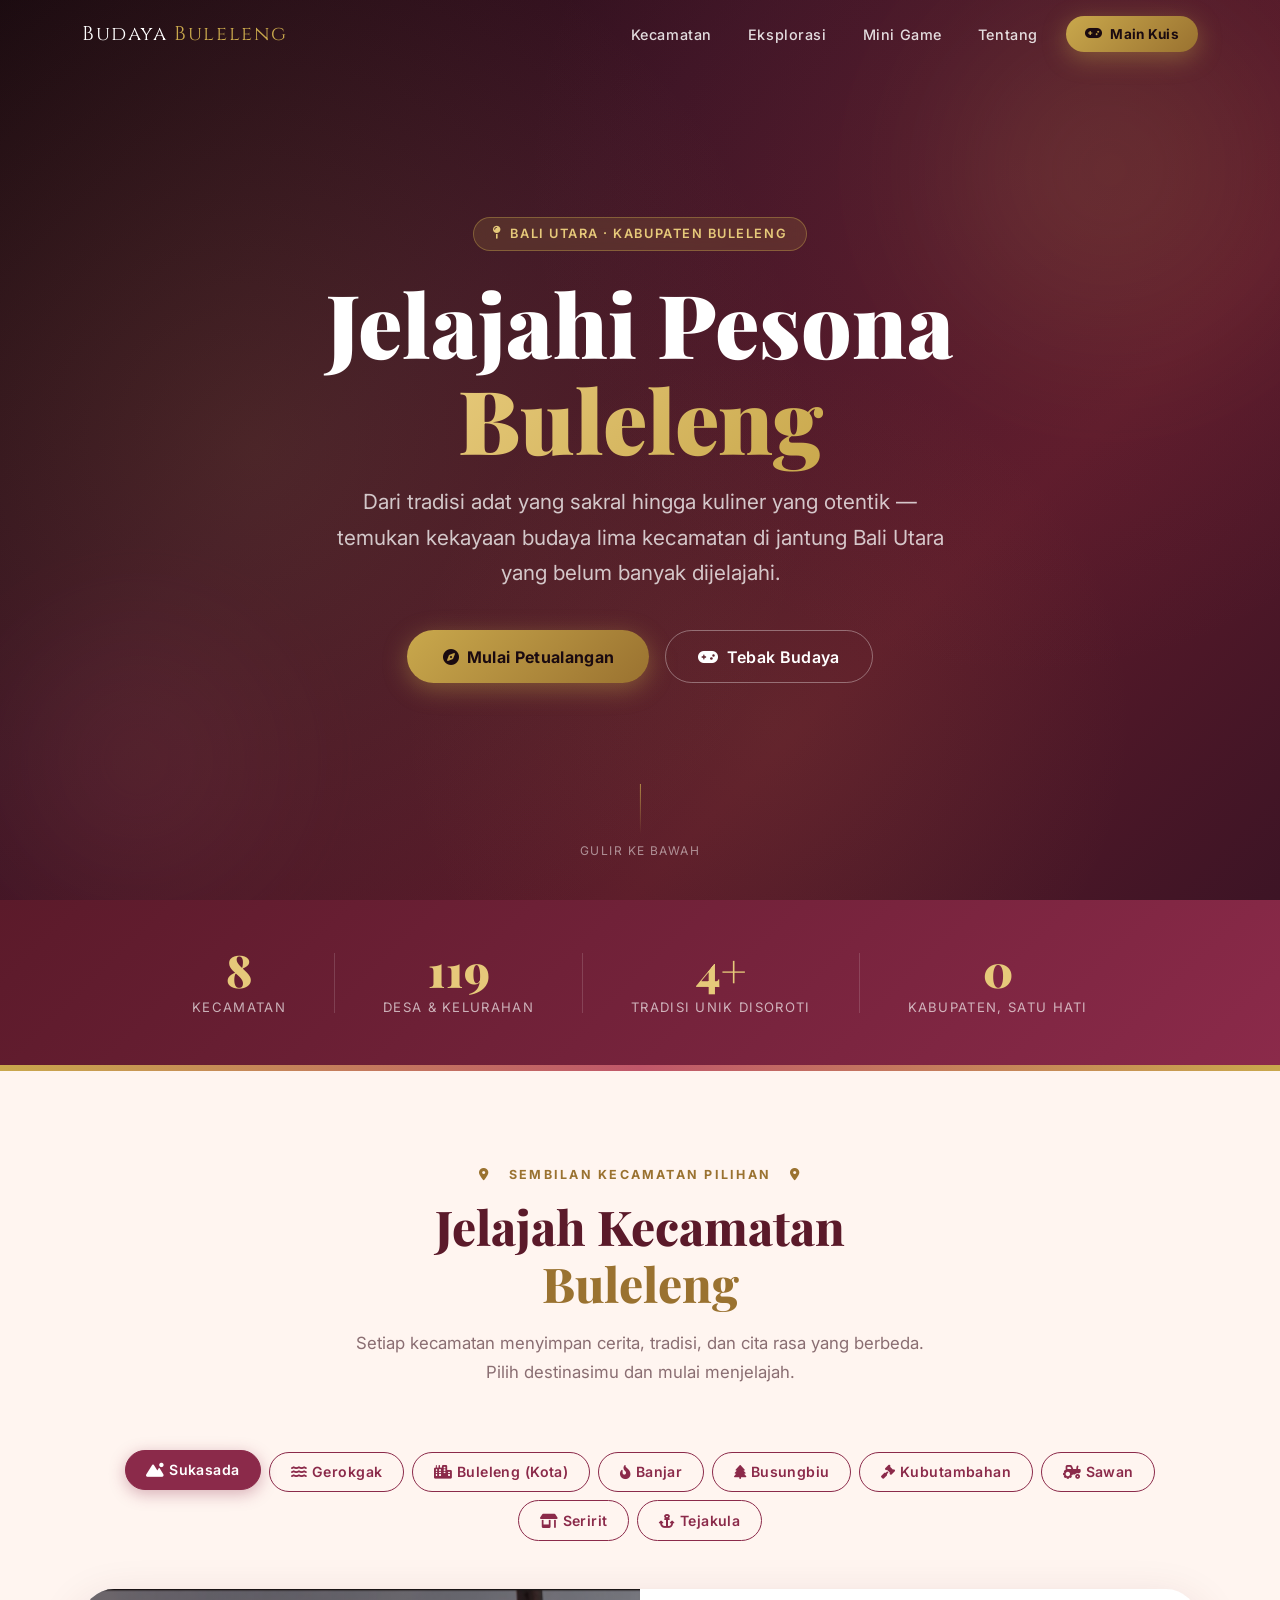
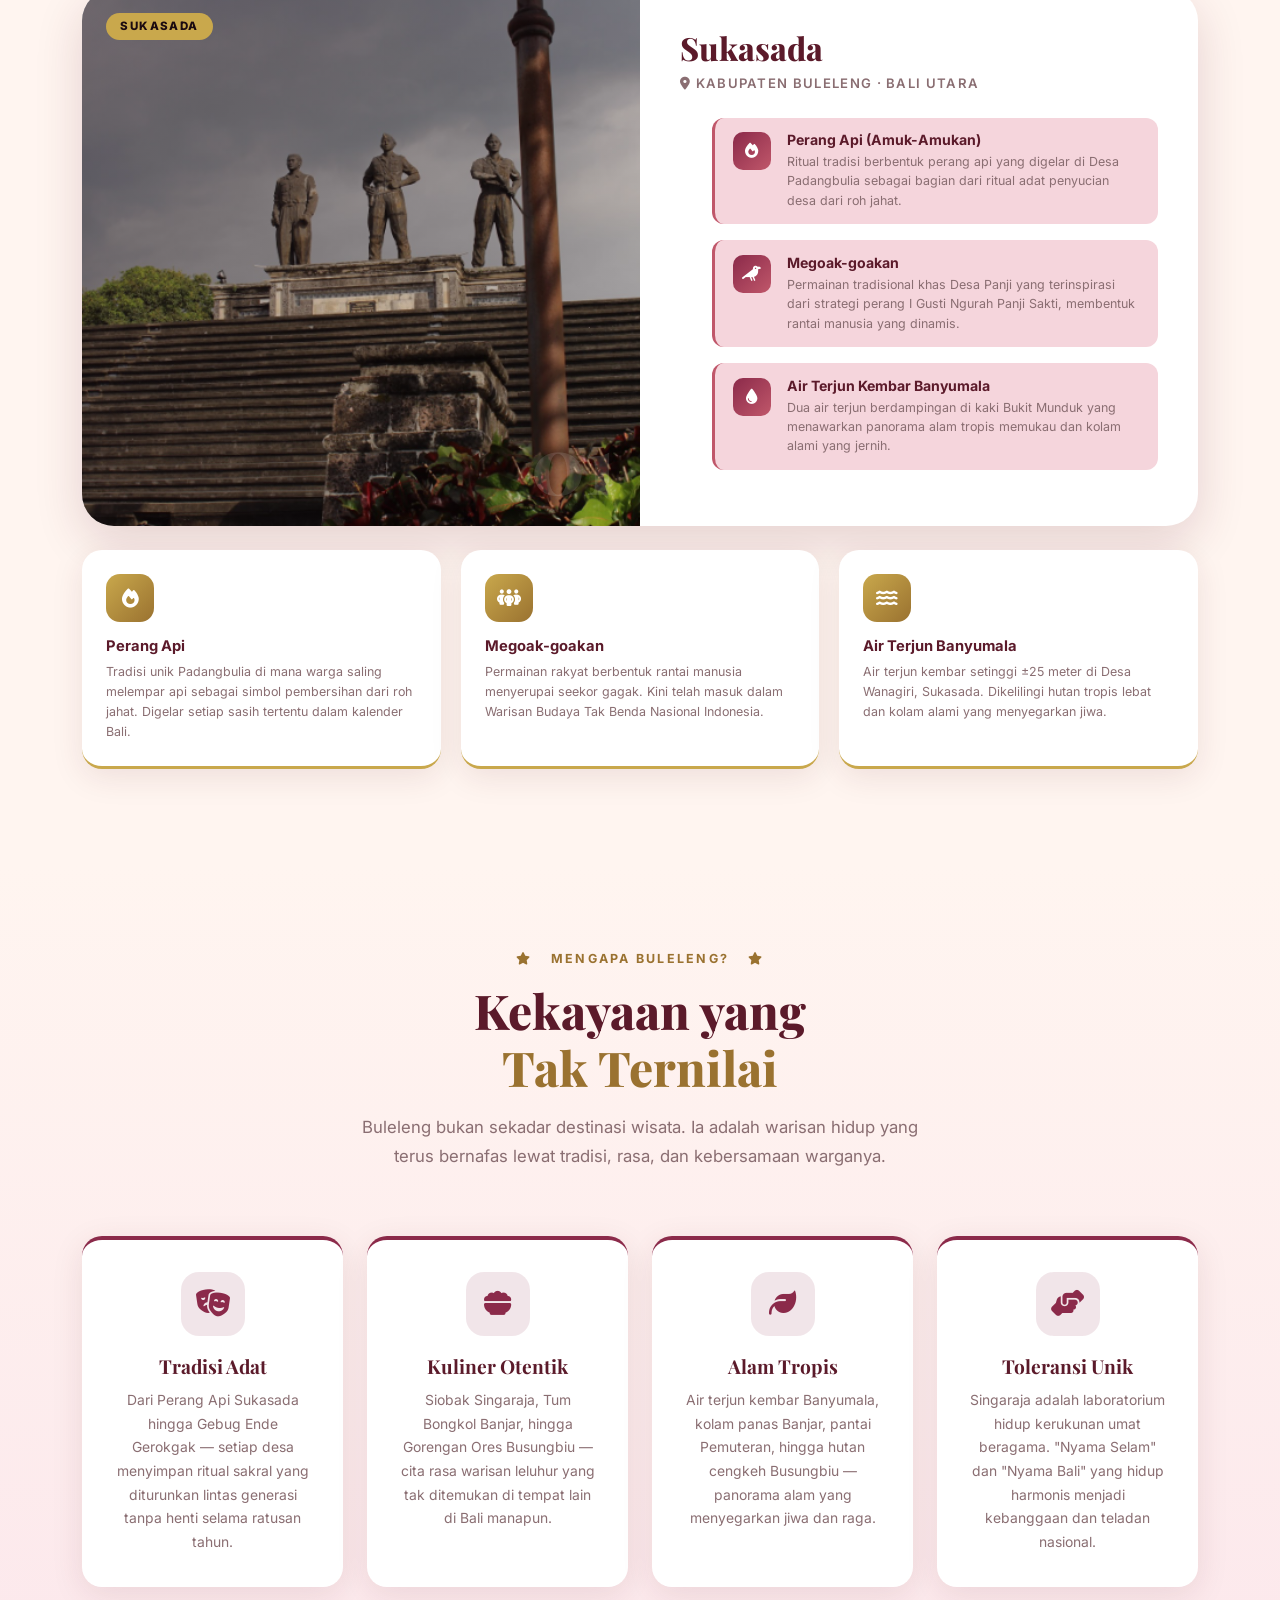
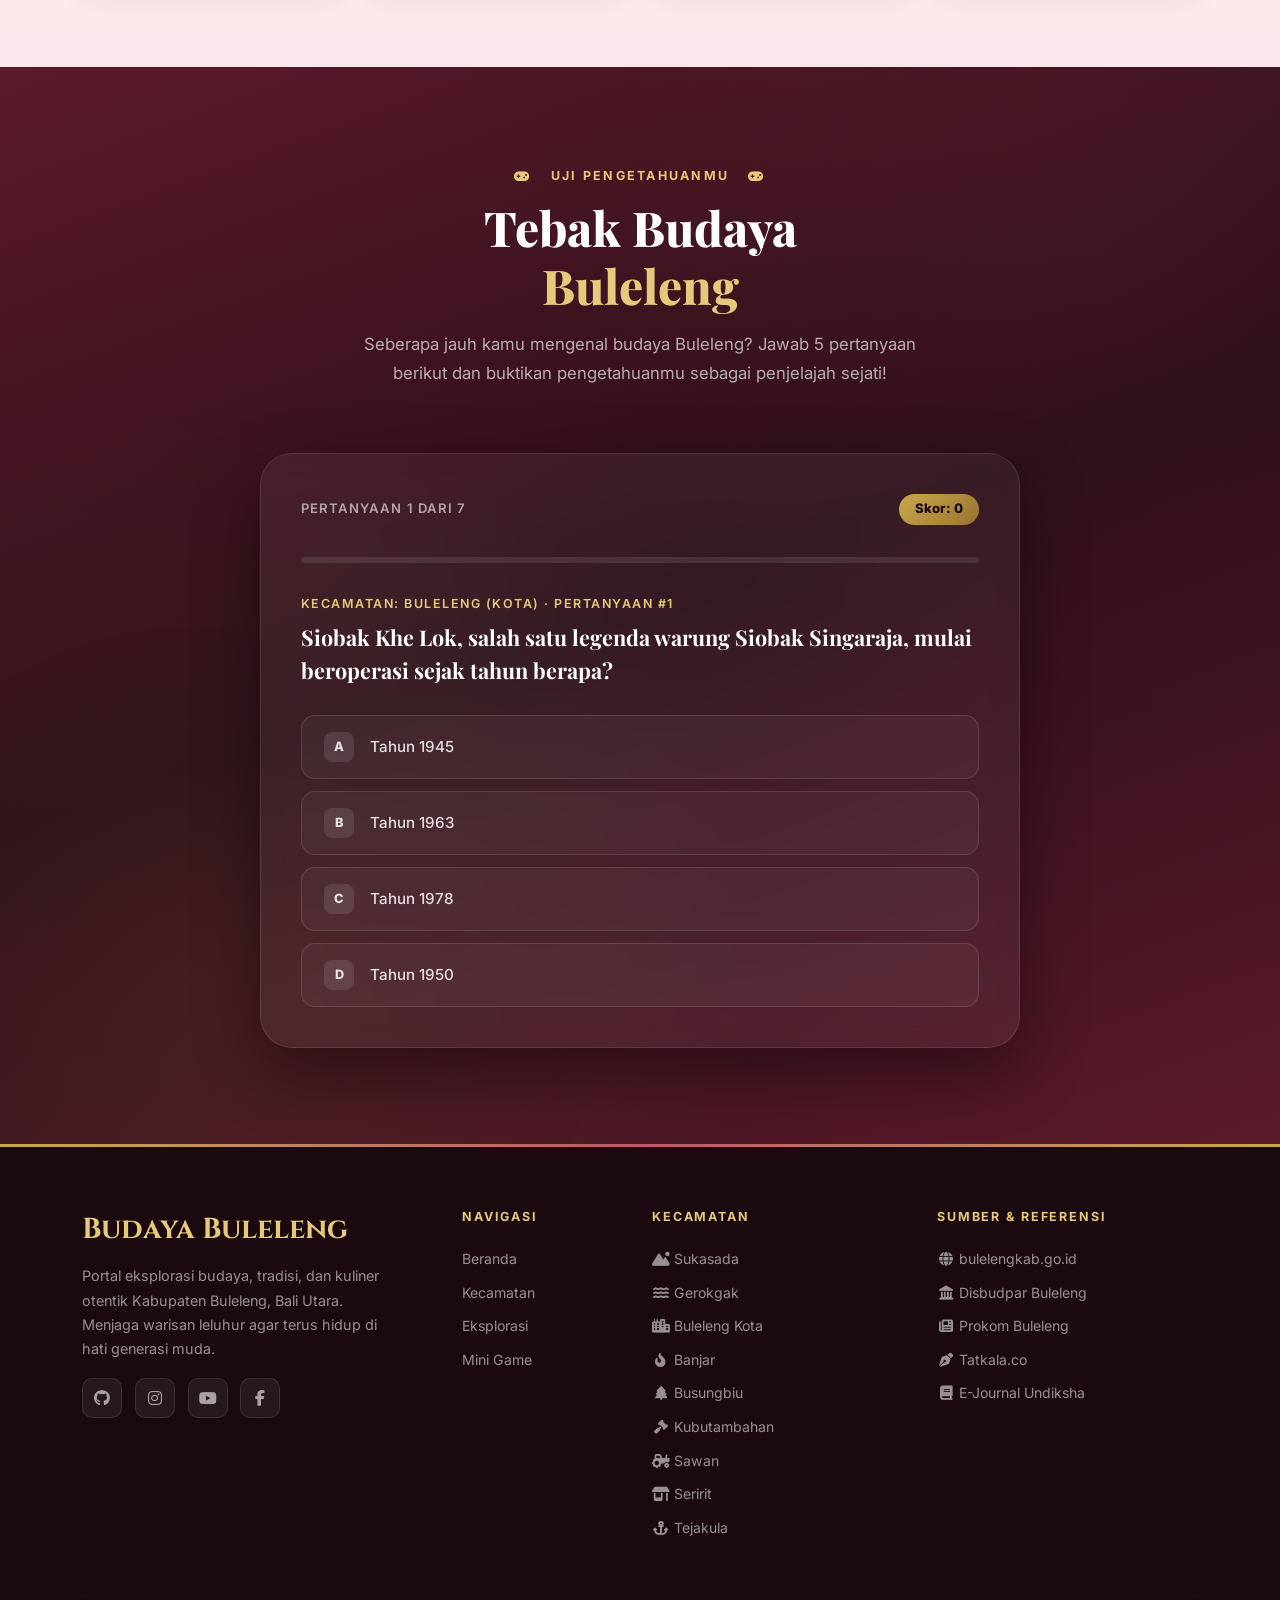
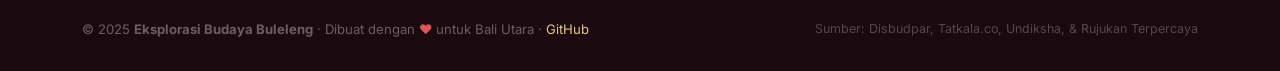
==== commit eb9df52f: "Add files via upload" ====
--- a/index.html
+++ b/index.html
@@ -122,14 +122,14 @@
     <div class="container">
       <div class="section-header reveal">
         <div class="section-tag">
-          <i class="fa-solid fa-location-dot"></i>&nbsp; Lima Kecamatan Pilihan &nbsp;<i class="fa-solid fa-location-dot"></i>
+          <i class="fa-solid fa-location-dot"></i>&nbsp; Sembilan Kecamatan Pilihan &nbsp;<i class="fa-solid fa-location-dot"></i>
         </div>
         <h2 class="section-title">Jelajah Kecamatan <br><span style="color:var(--gold-dark);">Buleleng</span></h2>
         <p class="section-desc">Setiap kecamatan menyimpan cerita, tradisi, dan cita rasa yang berbeda. Pilih destinasimu dan mulai menjelajah.</p>
       </div>
 
       <!-- Tab Buttons -->
-      <div class="kec-tabs" role="tablist" aria-label="Pilih Kecamatan">
+      <div class="kec-tabs" role="tablist" aria-label="Pilih Kecamatan" style="flex-wrap: wrap;">
         <button class="kec-tab active" role="tab" aria-selected="true" aria-controls="kec-sukasada" id="tab-sukasada" onclick="switchKec('sukasada')">
           <i class="fa-solid fa-mountain-sun"></i> Sukasada
         </button>
@@ -144,6 +144,18 @@
         </button>
         <button class="kec-tab" role="tab" aria-selected="false" aria-controls="kec-busungbiu" id="tab-busungbiu" onclick="switchKec('busungbiu')">
           <i class="fa-solid fa-tree"></i> Busungbiu
+        </button>
+        <button class="kec-tab" role="tab" aria-selected="false" aria-controls="kec-kubutambahan" id="tab-kubutambahan" onclick="switchKec('kubutambahan')">
+          <i class="fa-solid fa-gavel"></i> Kubutambahan
+        </button>
+        <button class="kec-tab" role="tab" aria-selected="false" aria-controls="kec-sawan" id="tab-sawan" onclick="switchKec('sawan')">
+          <i class="fa-solid fa-tractor"></i> Sawan
+        </button>
+        <button class="kec-tab" role="tab" aria-selected="false" aria-controls="kec-seririt" id="tab-seririt" onclick="switchKec('seririt')">
+          <i class="fa-solid fa-shop"></i> Seririt
+        </button>
+        <button class="kec-tab" role="tab" aria-selected="false" aria-controls="kec-tejakula" id="tab-tejakula" onclick="switchKec('tejakula')">
+          <i class="fa-solid fa-anchor"></i> Tejakula
         </button>
       </div>
 
@@ -423,6 +435,230 @@
             <div class="kec-sub-card-icon"><i class="fa-solid fa-tree"></i></div>
             <h4>Perkebunan Cengkeh</h4>
             <p>Busungbiu adalah salah satu daerah penghasil cengkeh terbesar di Bali Utara. Aroma cengkeh yang harum menjadi bagian dari identitas dan ekonomi masyarakat lokal.</p>
+          </div>
+        </div>
+      </div>
+
+      <!-- KUBUTAMBAHAN -->
+      <div class="kec-card reveal" id="kec-kubutambahan" role="tabpanel" aria-labelledby="tab-kubutambahan">
+        <div class="kec-main-card" onclick="window.location.href='kubutambahan.html'" style="cursor:pointer;" title="Buka Detail Kubutambahan">
+          <div class="kec-visual bg-kubutambahan">
+            <div class="kec-visual-overlay"></div>
+            <div class="kec-icon-big" aria-hidden="true"><i class="fa-solid fa-gavel"></i></div>
+            <div class="kec-visual-badge">Kubutambahan</div>
+            <div class="kec-visual-num" aria-hidden="true">06</div>
+          </div>
+          <div class="kec-info">
+            <h3 class="kec-info-title">Kubutambahan</h3>
+            <p class="kec-info-subtitle"><i class="fa-solid fa-location-dot"></i> Kabupaten Buleleng &middot; Bali Utara</p>
+            <ul class="kec-highlight-list">
+              <li class="kec-highlight-item">
+                <div class="kec-highlight-icon"><i class="fa-solid fa-shield-halved"></i></div>
+                <div class="kec-highlight-text">
+                  <h5>Tradisi Ngerebeg</h5>
+                  <p>Ritual sosial penolak bala berskala besar 5 tahun sekali untuk menetralisir energi negatif dan mencegah bencana alam.</p>
+                </div>
+              </li>
+              <li class="kec-highlight-item">
+                <div class="kec-highlight-icon"><i class="fa-solid fa-hands-asl-interpreting"></i></div>
+                <div class="kec-highlight-text">
+                  <h5>Janger Kolok</h5>
+                  <p>Tari yang dipentaskan oleh komunitas tuli-bisu (kolok) di Desa Bengkala dengan ekspresi wajah yang kuat dan ritme visual.</p>
+                </div>
+              </li>
+              <li class="kec-highlight-item">
+                <div class="kec-highlight-icon"><i class="fa-solid fa-utensils"></i></div>
+                <div class="kec-highlight-text">
+                  <h5>Kuliner Jaje Koteng</h5>
+                  <p>Jajanan legendaris kue ting-ting berbahan dasar kacang tanah pilihan dari Desa Tamblang dengan cita rasa historis Tionghoa.</p>
+                </div>
+              </li>
+            </ul>
+          </div>
+        </div>
+        <div class="kec-sub-cards">
+          <div class="kec-sub-card" onclick="window.location.href='kubutambahan.html'" style="cursor:pointer;" title="Buka Detail Kubutambahan">
+            <div class="kec-sub-card-icon"><i class="fa-solid fa-shield-halved"></i></div>
+            <h4>Tradisi Ngerebeg</h4>
+            <p>Seluruh krama laki-laki wajib membawa tombak kayu, pusaka, atau keris (sudukan) untuk menetralisir wilayah desa.</p>
+          </div>
+          <div class="kec-sub-card" onclick="window.location.href='kubutambahan.html'" style="cursor:pointer;" title="Buka Detail Kubutambahan">
+            <div class="kec-sub-card-icon"><i class="fa-solid fa-hands-asl-interpreting"></i></div>
+            <h4>Janger Kolok</h4>
+            <p>Bengkala merupakan "Desa Tuli" yang terkenal di dunia, memiliki kesenian tari inklusif yang unik dan tangguh.</p>
+          </div>
+          <div class="kec-sub-card" onclick="window.location.href='kubutambahan.html'" style="cursor:pointer;" title="Buka Detail Kubutambahan">
+            <div class="kec-sub-card-icon"><i class="fa-solid fa-bowl-food"></i></div>
+            <h4>Kuliner &amp; Kriya</h4>
+            <p>Dodol Bali Asih, Nasi Moran Bungkil Biu, dan pusat anyaman piring Ingke tradisional berkualitas tinggi di Desa Depeha.</p>
+          </div>
+        </div>
+      </div>
+
+      <!-- SAWAN -->
+      <div class="kec-card reveal" id="kec-sawan" role="tabpanel" aria-labelledby="tab-sawan">
+        <div class="kec-main-card" onclick="window.location.href='sawan.html'" style="cursor:pointer;" title="Buka Detail Sawan">
+          <div class="kec-visual bg-sawan">
+            <div class="kec-visual-overlay"></div>
+            <div class="kec-icon-big" aria-hidden="true"><i class="fa-solid fa-tractor"></i></div>
+            <div class="kec-visual-badge">Sawan</div>
+            <div class="kec-visual-num" aria-hidden="true">07</div>
+          </div>
+          <div class="kec-info">
+            <h3 class="kec-info-title">Sawan</h3>
+            <p class="kec-info-subtitle"><i class="fa-solid fa-location-dot"></i> Kabupaten Buleleng &middot; Bali Utara</p>
+            <ul class="kec-highlight-list">
+              <li class="kec-highlight-item">
+                <div class="kec-highlight-icon"><i class="fa-solid fa-crow"></i></div>
+                <div class="kec-highlight-text">
+                  <h5>Tradisi Ngusaba Bukakak</h5>
+                  <p>Tradisi agraris paling megah di Sawan (Giri Emas & Sangsit) menggunakan sarana Bukakak dan babi guling unik untuk kesuburan tanah.</p>
+                </div>
+              </li>
+              <li class="kec-highlight-item">
+                <div class="kec-highlight-icon"><i class="fa-solid fa-music"></i></div>
+                <div class="kec-highlight-text">
+                  <h5>Gong Kebyar Legendaris</h5>
+                  <p>Desa Jagaraga merupakan tempat lahirnya salah satu pakem Gong Kebyar Bali Utara yang sangat dinamis, cepat, dan menghentak.</p>
+                </div>
+              </li>
+              <li class="kec-highlight-item">
+                <div class="kec-highlight-icon"><i class="fa-solid fa-fish"></i></div>
+                <div class="kec-highlight-text">
+                  <h5>Sudang Lepet Khas Sangsit</h5>
+                  <p>Kuliner legendaris paling terkenal berupa ikan asin khas yang dibuat dari ikan pari atau hiu dengan tekstur renyah gurih.</p>
+                </div>
+              </li>
+            </ul>
+          </div>
+        </div>
+        <div class="kec-sub-cards">
+          <div class="kec-sub-card" onclick="window.location.href='sawan.html'" style="cursor:pointer;" title="Buka Detail Sawan">
+            <div class="kec-sub-card-icon"><i class="fa-solid fa-water"></i></div>
+            <h4>Tradisi Megeburan</h4>
+            <p>Tradisi perang air bercampur lumpur di mata air suci Taman Dari oleh pemuda dan pemudi desa adat pasca-sembahyang bersama.</p>
+          </div>
+          <div class="kec-sub-card" onclick="window.location.href='sawan.html'" style="cursor:pointer;" title="Buka Detail Sawan">
+            <div class="kec-sub-card-icon"><i class="fa-solid fa-masks-theater"></i></div>
+            <h4>Tari Baris Putus</h4>
+            <p>Tarian ritual sakral kuno dari Desa Sinabun yang ditarikan oleh krama desa berketurunan Arya Bang Pinatih.</p>
+          </div>
+          <div class="kec-sub-card" onclick="window.location.href='sawan.html'" style="cursor:pointer;" title="Buka Detail Sawan">
+            <div class="kec-sub-card-icon"><i class="fa-solid fa-leaf"></i></div>
+            <h4>Kuliner Desa Pedalaman</h4>
+            <p>Nasi Bayam Bungkulan dan Blayag Sudaji yang kaya akan paduan hasil pertanian persawahan dan kearifan lokal.</p>
+          </div>
+        </div>
+      </div>
+
+      <!-- SERIRIT -->
+      <div class="kec-card reveal" id="kec-seririt" role="tabpanel" aria-labelledby="tab-seririt">
+        <div class="kec-main-card" onclick="window.location.href='seririt.html'" style="cursor:pointer;" title="Buka Detail Seririt">
+          <div class="kec-visual bg-seririt">
+            <div class="kec-visual-overlay"></div>
+            <div class="kec-icon-big" aria-hidden="true"><i class="fa-solid fa-shop"></i></div>
+            <div class="kec-visual-badge">Seririt</div>
+            <div class="kec-visual-num" aria-hidden="true">08</div>
+          </div>
+          <div class="kec-info">
+            <h3 class="kec-info-title">Seririt</h3>
+            <p class="kec-info-subtitle"><i class="fa-solid fa-location-dot"></i> Kota Pelabuhan & Pusat Niaga &middot; Bali Utara</p>
+            <ul class="kec-highlight-list">
+              <li class="kec-highlight-item">
+                <div class="kec-highlight-icon"><i class="fa-solid fa-handshake"></i></div>
+                <div class="kec-highlight-text">
+                  <h5>Harmoni Komunal & Toleransi</h5>
+                  <p>Masyarakat heterogen di Seririt seperti Kampung Madura rukun dengan tradisi ngejot saat Idul Fitri dan Galungan.</p>
+                </div>
+              </li>
+              <li class="kec-highlight-item">
+                <div class="kec-highlight-icon"><i class="fa-solid fa-shirt"></i></div>
+                <div class="kec-highlight-text">
+                  <h5>Kain Tenun Seririt</h5>
+                  <p>Pusat perdagangan kain endek lokal dengan pewarnaan berani dan motif modern yang berkembang sejak era kolonial.</p>
+                </div>
+              </li>
+              <li class="kec-highlight-item">
+                <div class="kec-highlight-icon"><i class="fa-solid fa-utensils"></i></div>
+                <div class="kec-highlight-text">
+                  <h5>Kuliner Jajanan Malam</h5>
+                  <p>Pasir Senggol (Pasar Malam) terbesar di Buleleng Barat menyajikan Lawar Gengseng, Jukut Undis, dan Siobak Seririt.</p>
+                </div>
+              </li>
+            </ul>
+          </div>
+        </div>
+        <div class="kec-sub-cards">
+          <div class="kec-sub-card" onclick="window.location.href='seririt.html'" style="cursor:pointer;" title="Buka Detail Seririt">
+            <div class="kec-sub-card-icon"><i class="fa-solid fa-fire"></i></div>
+            <h4>Tradisi Mabuu-buu</h4>
+            <p>Warga membuat obor massal dari daun kelapa kering berparade keliling perbatasan desa mengusir energi negatif di Desa Adat Lokapaksa.</p>
+          </div>
+          <div class="kec-sub-card" onclick="window.location.href='seririt.html'" style="cursor:pointer;" title="Buka Detail Seririt">
+            <div class="kec-sub-card-icon"><i class="fa-solid fa-building-columns"></i></div>
+            <h4>Balai Agung Tunggal</h4>
+            <p>Tiga desa bersaudara (Pengastulan, Bubunan, Sulanyah) menyembah satu manifestasi Tuhan di pura yang sama, terikat erat secara adat.</p>
+          </div>
+          <div class="kec-sub-card" onclick="window.location.href='seririt.html'" style="cursor:pointer;" title="Buka Detail Seririt">
+            <div class="kec-sub-card-icon"><i class="fa-solid fa-bowl-rice"></i></div>
+            <h4>Kuliner Pesisir</h4>
+            <p>Nasi Campur Legend Warung Meriki dan Jaje Bali Pesisir yang manis legit, menghentak lidah dengan rasa pedas dan gurih.</p>
+          </div>
+        </div>
+      </div>
+
+      <!-- TEJAKULA -->
+      <div class="kec-card reveal" id="kec-tejakula" role="tabpanel" aria-labelledby="tab-tejakula">
+        <div class="kec-main-card" onclick="window.location.href='tejakula.html'" style="cursor:pointer;" title="Buka Detail Tejakula">
+          <div class="kec-visual bg-tejakula">
+            <div class="kec-visual-overlay"></div>
+            <div class="kec-icon-big" aria-hidden="true"><i class="fa-solid fa-anchor"></i></div>
+            <div class="kec-visual-badge">Tejakula</div>
+            <div class="kec-visual-num" aria-hidden="true">09</div>
+          </div>
+          <div class="kec-info">
+            <h3 class="kec-info-title">Tejakula</h3>
+            <p class="kec-info-subtitle"><i class="fa-solid fa-location-dot"></i> Desa Bali Mula &middot; Bali Utara</p>
+            <ul class="kec-highlight-list">
+              <li class="kec-highlight-item">
+                <div class="kec-highlight-icon"><i class="fa-solid fa-masks-theater"></i></div>
+                <div class="kec-highlight-text">
+                  <h5>Wayang Wong Sakral (UNESCO)</h5>
+                  <p>Pertunjukan teater tari massal diakui UNESCO dengan topeng kuno peninggalan abad ke-16 yang disakralkan di pura.</p>
+                </div>
+              </li>
+              <li class="kec-highlight-item">
+                <div class="kec-highlight-icon"><i class="fa-solid fa-users"></i></div>
+                <div class="kec-highlight-text">
+                  <h5>Sistem Sosial Tanpa Kasta</h5>
+                  <p>Masyarakat Desa Julah dan Sembiran menolak sistem kasta dan mengedepankan kesetaraan berdasarkan senioritas pernikahan (Ulu Apad).</p>
+                </div>
+              </li>
+              <li class="kec-highlight-item">
+                <div class="kec-highlight-icon"><i class="fa-solid fa-plate-wheat"></i></div>
+                <div class="kec-highlight-text">
+                  <h5>Kuliner Garam & Laut</h5>
+                  <p>Produksi Garam Tejakula otentik mendukung kuliner khas seperti Bubur Mengguh, Tipat Blayag Bondalem, dan Tum Be Pasih.</p>
+                </div>
+              </li>
+            </ul>
+          </div>
+        </div>
+        <div class="kec-sub-cards">
+          <div class="kec-sub-card" onclick="window.location.href='tejakula.html'" style="cursor:pointer;" title="Buka Detail Tejakula">
+            <div class="kec-sub-card-icon"><i class="fa-solid fa-people-arrows"></i></div>
+            <h4>Tradisi Nasi Blabar</h4>
+            <p>Makan bersama di pinggir jalan raya sepanjang ratusan meter beralaskan daun pisang di Desa Pacung sehari sebelum Nyepi Adat.</p>
+          </div>
+          <div class="kec-sub-card" onclick="window.location.href='tejakula.html'" style="cursor:pointer;" title="Buka Detail Tejakula">
+            <div class="kec-sub-card-icon"><i class="fa-solid fa-music"></i></div>
+            <h4>Musik Purba</h4>
+            <p>Gamelan Saron kuno dan Genggong Bambu yang menghasilkan suara alat musik tiup khas menyerupai katak untuk hiburan rakyat.</p>
+          </div>
+          <div class="kec-sub-card" onclick="window.location.href='tejakula.html'" style="cursor:pointer;" title="Buka Detail Tejakula">
+            <div class="kec-sub-card-icon"><i class="fa-solid fa-ice-cream"></i></div>
+            <h4>Jaja Cerorot</h4>
+            <p>Kue manis kenyal dikukus di dalam anyaman daun lontar berbentuk kerucut spiral dengan cara makan ditekan dari bawah.</p>
           </div>
         </div>
       </div>
@@ -561,6 +797,10 @@
             <li><a href="#kecamatan" onclick="switchKec('buleleng'); return true;"><i class="fa-solid fa-city fa-fw"></i> Buleleng Kota</a></li>
             <li><a href="#kecamatan" onclick="switchKec('banjar'); return true;"><i class="fa-solid fa-fire-flame-curved fa-fw"></i> Banjar</a></li>
             <li><a href="#kecamatan" onclick="switchKec('busungbiu'); return true;"><i class="fa-solid fa-tree fa-fw"></i> Busungbiu</a></li>
+            <li><a href="#kecamatan" onclick="switchKec('kubutambahan'); return true;"><i class="fa-solid fa-gavel fa-fw"></i> Kubutambahan</a></li>
+            <li><a href="#kecamatan" onclick="switchKec('sawan'); return true;"><i class="fa-solid fa-tractor fa-fw"></i> Sawan</a></li>
+            <li><a href="#kecamatan" onclick="switchKec('seririt'); return true;"><i class="fa-solid fa-shop fa-fw"></i> Seririt</a></li>
+            <li><a href="#kecamatan" onclick="switchKec('tejakula'); return true;"><i class="fa-solid fa-anchor fa-fw"></i> Tejakula</a></li>
           </ul>
         </div>
         <div class="col-lg-3 col-md-6">
--- a/style.css
+++ b/style.css
@@ -142,6 +142,10 @@
 .bg-buleleng  { background: url('footage/buleleng/buleleng.png') center/cover no-repeat; }
 .bg-banjar    { background: url('footage/banjar/banjar.png') center/cover no-repeat; }
 .bg-busungbiu { background: url('footage/busungbiu/busungbiu.png') center/cover no-repeat; }
+.bg-kubutambahan { background: url('footage/kubutambahan/kubutambahan.jpg') center/cover no-repeat; }
+.bg-sawan     { background: url('footage/sawan/sawan.webp') center/cover no-repeat; }
+.bg-seririt   { background: url('footage/seririt/seririt.webp') center/cover no-repeat; }
+.bg-tejakula  { background: url('footage/tejakula/tejakula.avif') center/cover no-repeat; }
 
 /* ─── GAME SECTION & QUIZ SECTION ─── */
 #game, #quiz-section { padding: 6rem 0; background: linear-gradient(160deg, var(--primary) 0%, #2A0E18 50%, var(--primary) 100%); position: relative; overflow: hidden; }
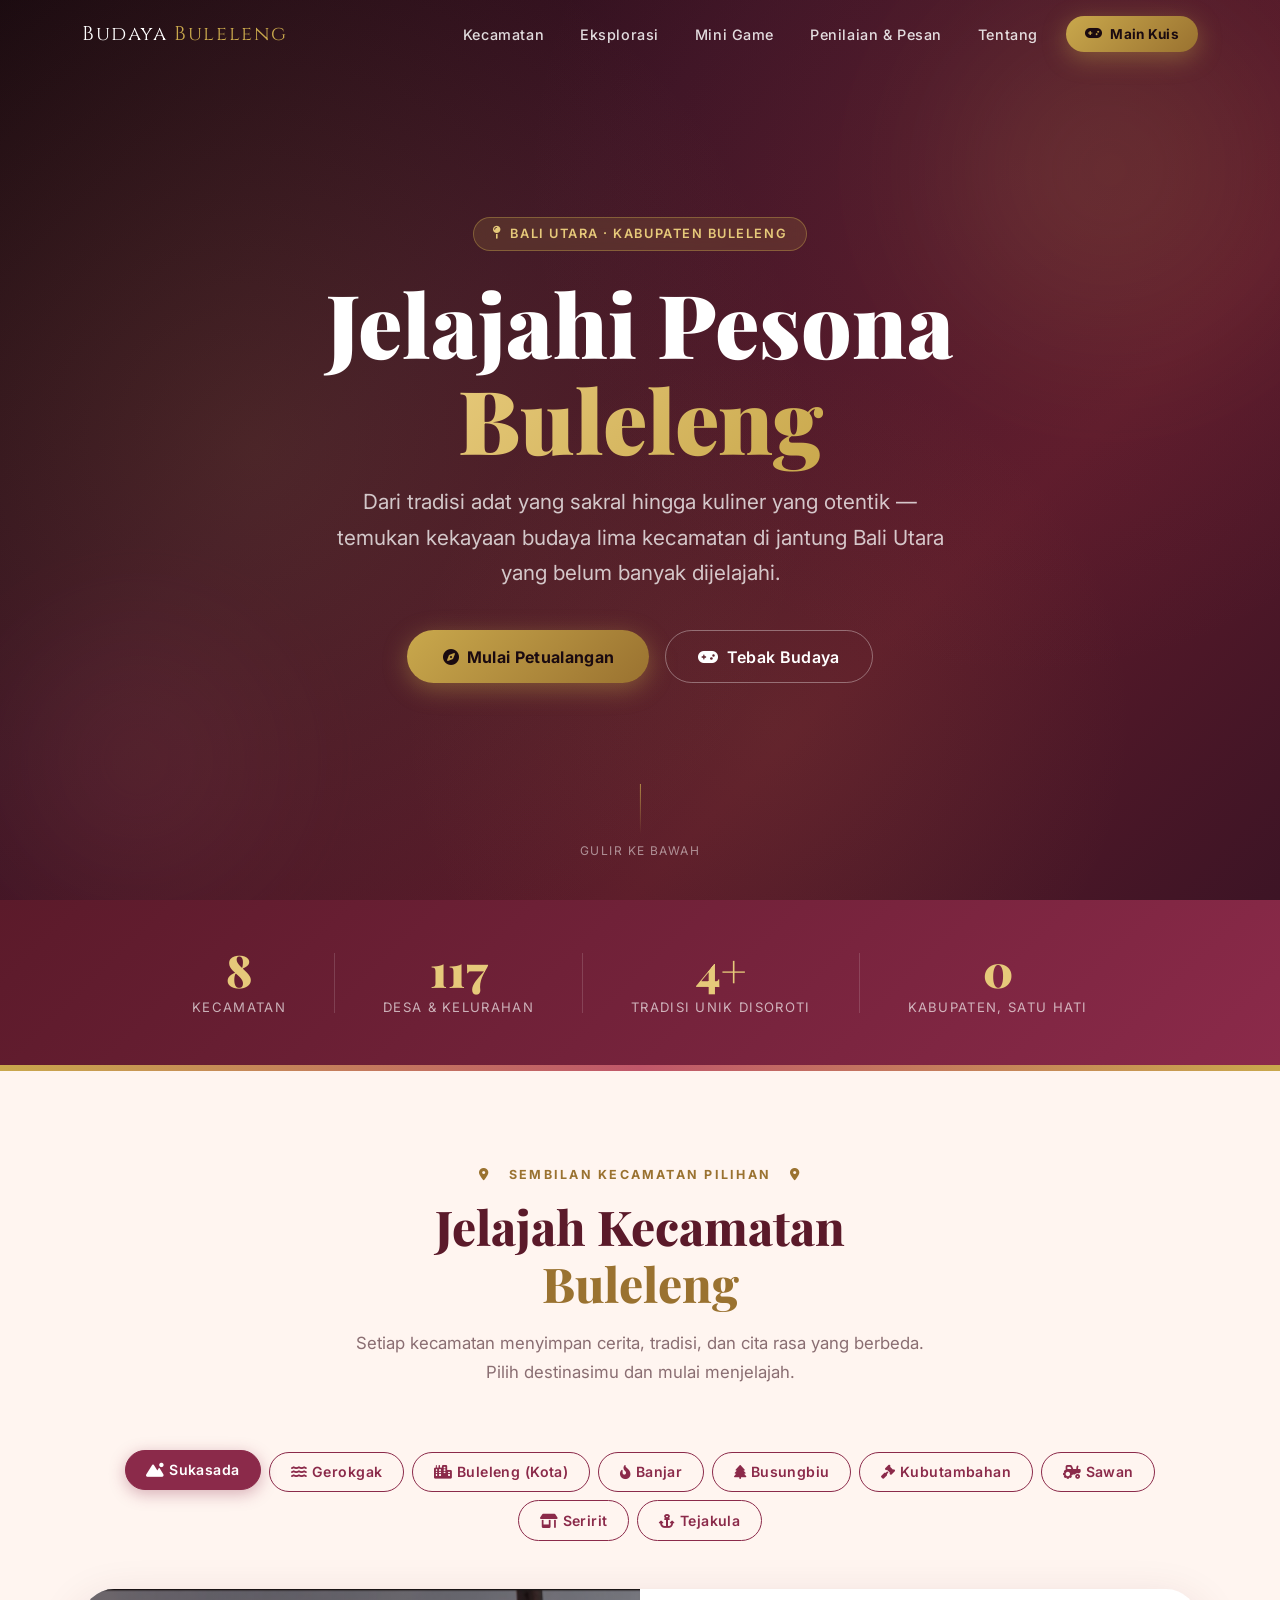
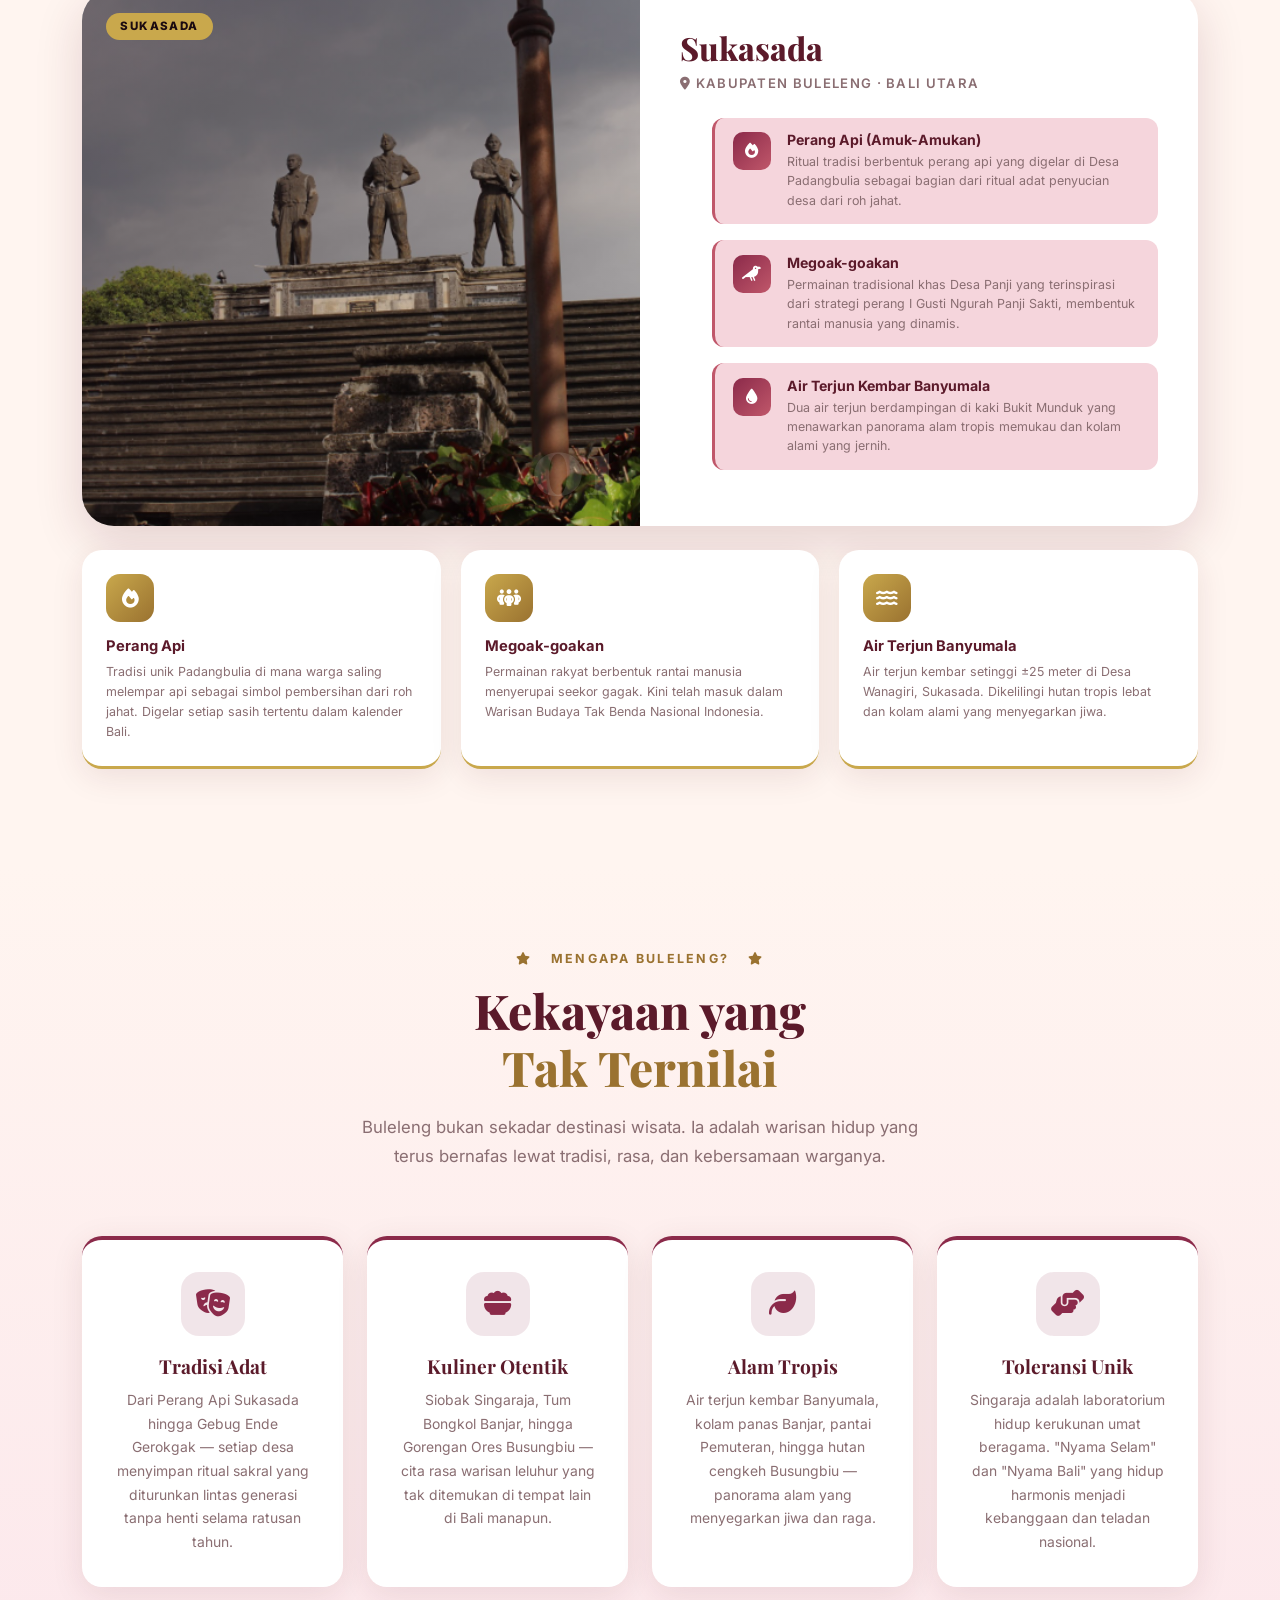
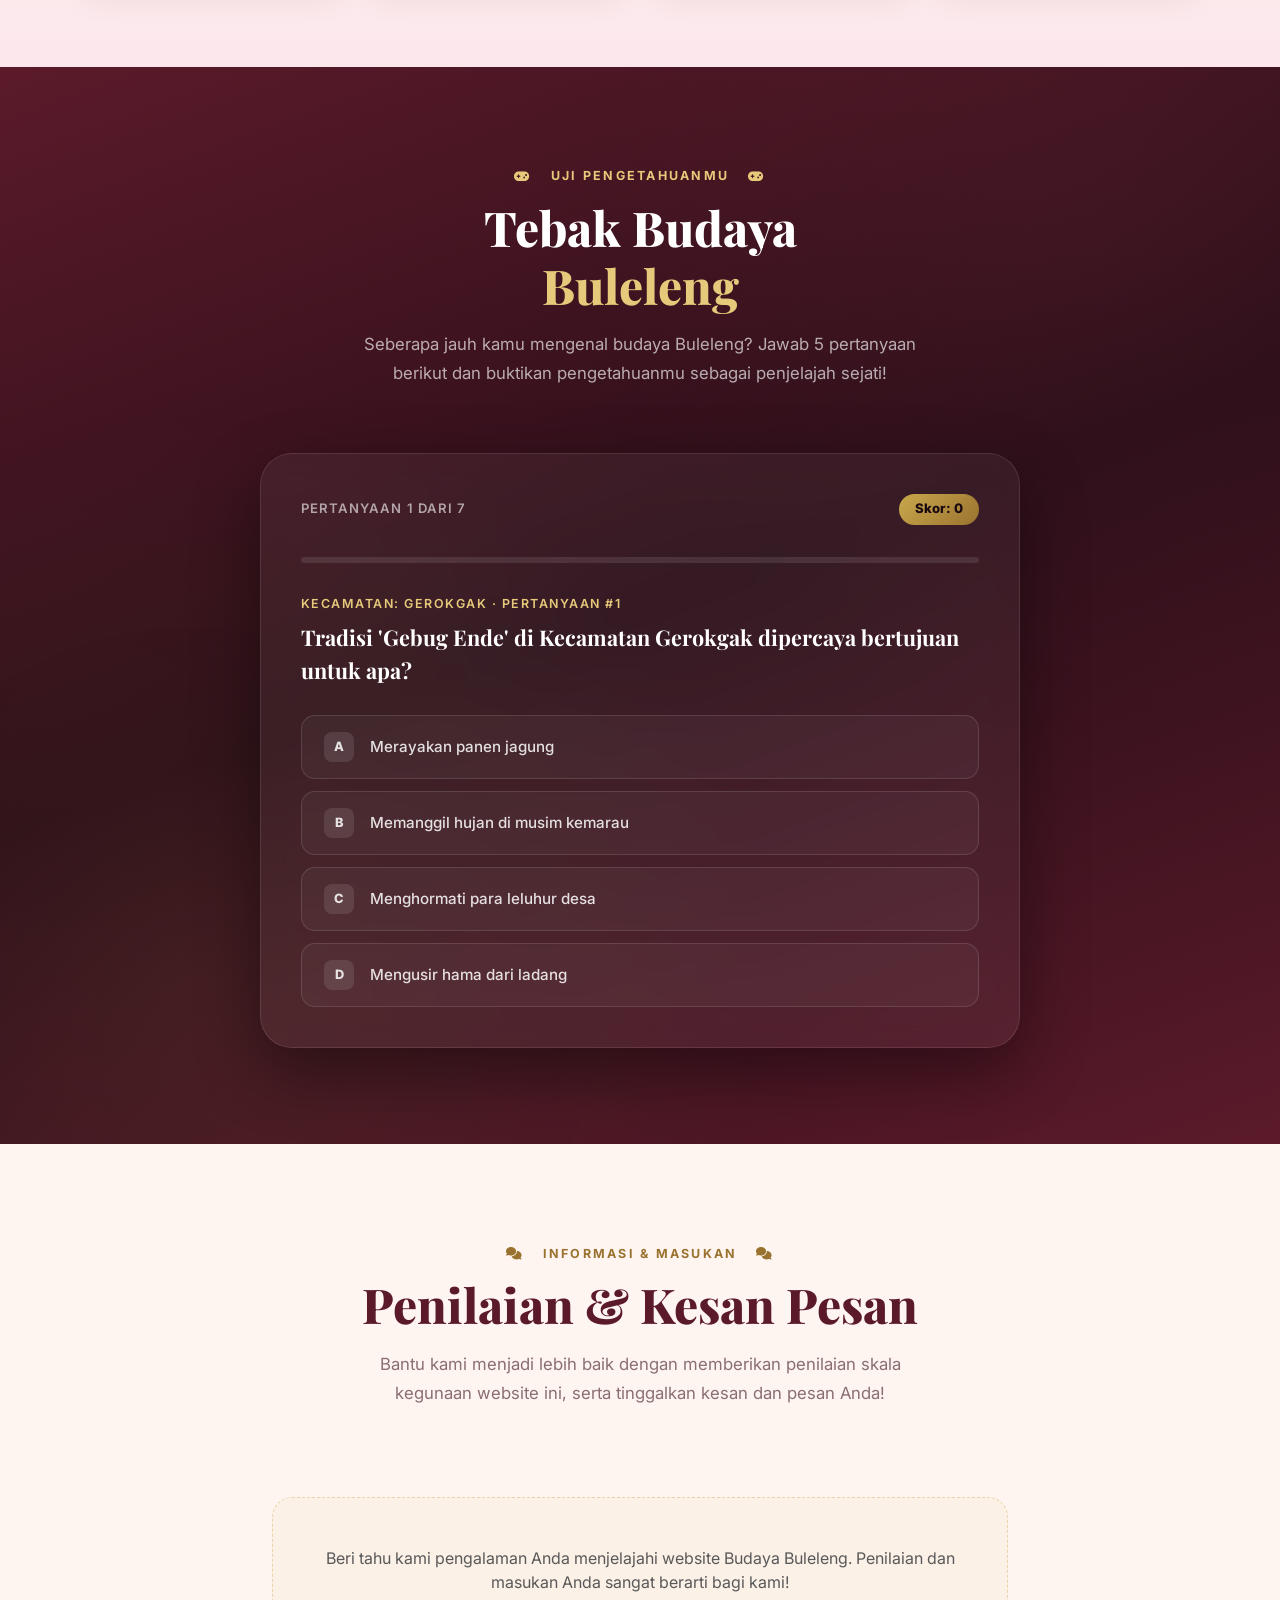
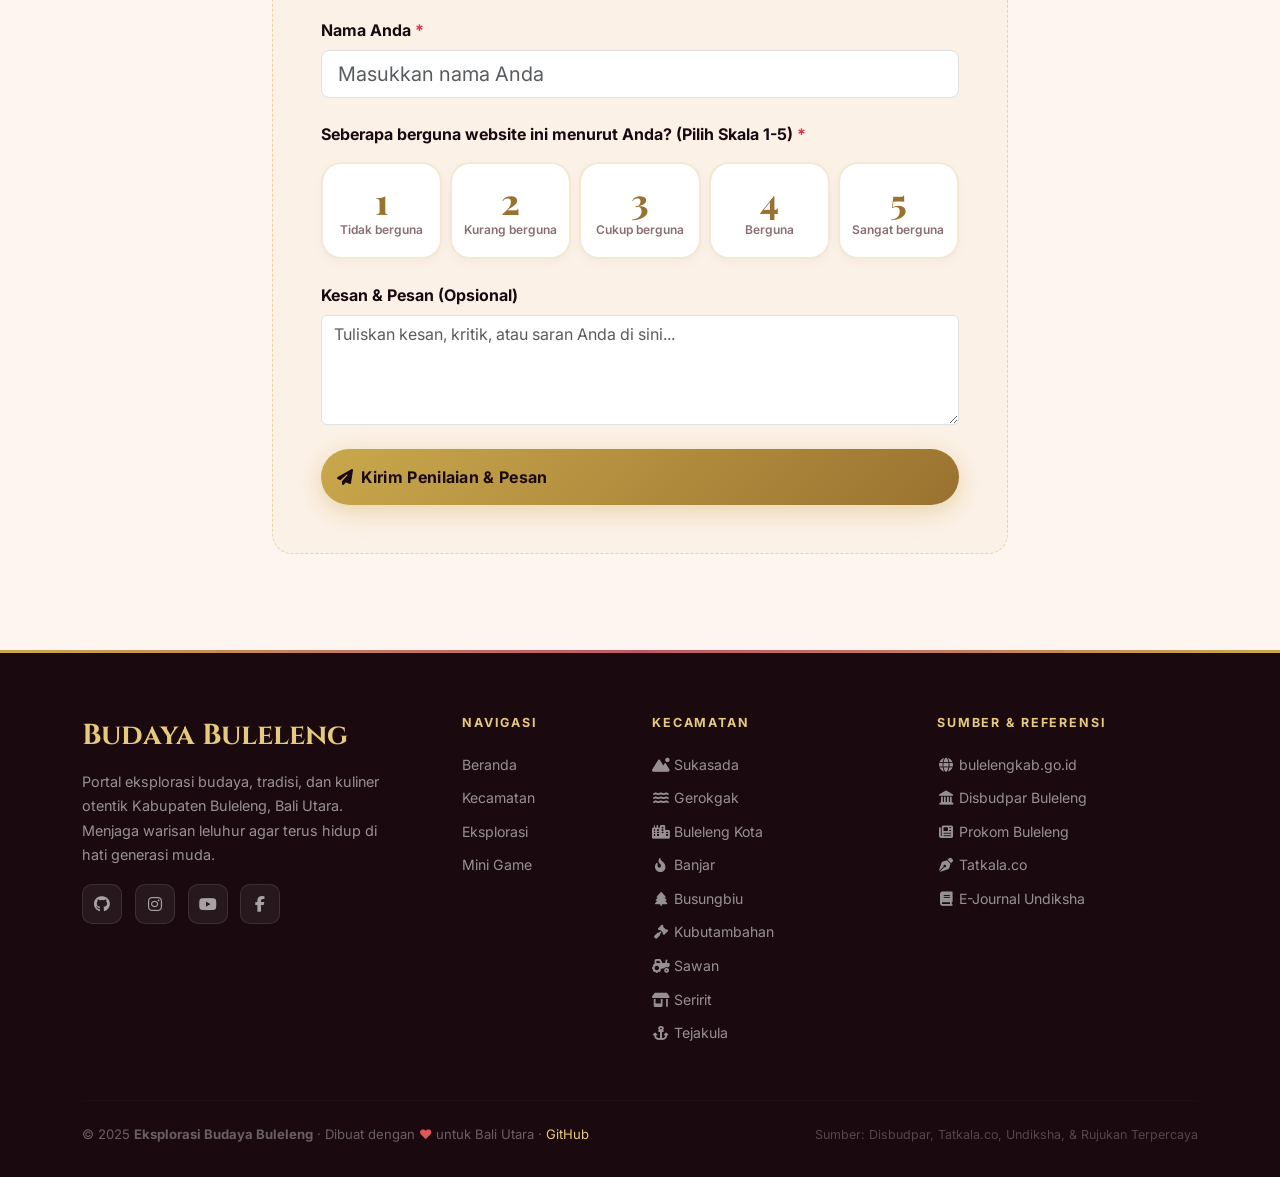
==== commit be12d1af: "Add files via upload" ====
--- a/index.html
+++ b/index.html
@@ -37,6 +37,7 @@
           <li><a href="#kecamatan" class="nav-link-item">Kecamatan</a></li>
           <li><a href="#highlights" class="nav-link-item">Eksplorasi</a></li>
           <li><a href="#game" class="nav-link-item">Mini Game</a></li>
+          <li><a href="#faq-testimoni" class="nav-link-item">Penilaian & Pesan</a></li>
           <li><a href="#footer" class="nav-link-item">Tentang</a></li>
           <li>
             <a href="#game" class="btn-primary-custom ms-2" style="font-size:0.85rem; padding:0.5rem 1.2rem;">
@@ -50,6 +51,7 @@
         <a href="#kecamatan" class="nav-link-item" onclick="closeMobileMenu(event)">Kecamatan</a>
         <a href="#highlights" class="nav-link-item" onclick="closeMobileMenu(event)">Eksplorasi</a>
         <a href="#game" class="nav-link-item" onclick="closeMobileMenu(event)">Mini Game</a>
+        <a href="#faq-testimoni" class="nav-link-item" onclick="closeMobileMenu(event)">Penilaian & Pesan</a>
         <a href="#footer" class="nav-link-item" onclick="closeMobileMenu(event)">Tentang</a>
       </div>
     </div>
@@ -756,6 +758,82 @@
     </div>
   </section>
 
+  <!-- RATING & TESTIMONI SECTION -->
+  <section id="faq-testimoni" aria-label="Penilaian dan Kesan Pesan">
+    <div class="container">
+      <div class="section-header reveal">
+        <div class="section-tag">
+          <i class="fa-solid fa-comments"></i>&nbsp; Informasi & Masukan &nbsp;<i class="fa-solid fa-comments"></i>
+        </div>
+        <h2 class="section-title">Penilaian & <span class="accent">Kesan Pesan</span></h2>
+        <p class="section-desc">Bantu kami menjadi lebih baik dengan memberikan penilaian skala kegunaan website ini, serta tinggalkan kesan dan pesan Anda!</p>
+      </div>
+
+      <div class="row g-4 mt-2 justify-content-center">
+        <!-- Unified Feedback Form Section -->
+        <div class="col-lg-8 reveal reveal-delay-1">
+          <div class="p-4 p-md-5" style="background: rgba(201,168,76,0.05); border-radius: var(--radius-lg); border: 1px dashed rgba(201,168,76,0.4);">
+            <p class="mb-4 text-center text-muted">Beri tahu kami pengalaman Anda menjelajahi website Budaya Buleleng. Penilaian dan masukan Anda sangat berarti bagi kami!</p>
+            
+            <form id="feedbackForm">
+              <div class="mb-4">
+                <label for="namaFeedback" class="form-label fw-bold">Nama Anda <span class="text-danger">*</span></label>
+                <input type="text" class="form-control form-control-lg" id="namaFeedback" placeholder="Masukkan nama Anda" required>
+              </div>
+              
+              <div class="mb-4">
+                <label class="form-label fw-bold">Seberapa berguna website ini menurut Anda? (Pilih Skala 1-5) <span class="text-danger">*</span></label>
+                <div class="rating-scale-group d-flex flex-wrap gap-2 mt-2">
+                  <input type="radio" name="ratingScale" id="rating1" value="1 - Tidak berguna" class="d-none" required>
+                  <label class="rating-card" for="rating1">
+                    <div class="rating-num">1</div>
+                    <div class="rating-text">Tidak berguna</div>
+                  </label>
+                  
+                  <input type="radio" name="ratingScale" id="rating2" value="2 - Kurang berguna" class="d-none">
+                  <label class="rating-card" for="rating2">
+                    <div class="rating-num">2</div>
+                    <div class="rating-text">Kurang berguna</div>
+                  </label>
+                  
+                  <input type="radio" name="ratingScale" id="rating3" value="3 - Cukup berguna" class="d-none">
+                  <label class="rating-card" for="rating3">
+                    <div class="rating-num">3</div>
+                    <div class="rating-text">Cukup berguna</div>
+                  </label>
+                  
+                  <input type="radio" name="ratingScale" id="rating4" value="4 - Berguna" class="d-none">
+                  <label class="rating-card" for="rating4">
+                    <div class="rating-num">4</div>
+                    <div class="rating-text">Berguna</div>
+                  </label>
+                  
+                  <input type="radio" name="ratingScale" id="rating5" value="5 - Sangat berguna" class="d-none">
+                  <label class="rating-card" for="rating5">
+                    <div class="rating-num">5</div>
+                    <div class="rating-text">Sangat berguna</div>
+                  </label>
+                </div>
+              </div>
+              
+              <div class="mb-4">
+                <label for="pesanFeedback" class="form-label fw-bold">Kesan & Pesan (Opsional)</label>
+                <textarea class="form-control" id="pesanFeedback" rows="4" placeholder="Tuliskan kesan, kritik, atau saran Anda di sini..."></textarea>
+              </div>
+              
+              <button type="submit" class="btn-primary-custom w-100" id="btnSubmitFeedback" style="padding: 1rem;">
+                <i class="fa-solid fa-paper-plane"></i> Kirim Penilaian & Pesan
+              </button>
+            </form>
+            <div id="feedbackAlert" class="mt-3" style="display:none; font-size: 0.9rem;"></div>
+          </div>
+        </div>
+      </div>
+
+
+    </div>
+  </section>
+
   <!-- FOOTER -->
   <footer id="footer" role="contentinfo">
     <div class="container">
--- a/style.css
+++ b/style.css
@@ -280,6 +280,259 @@
 .reveal-delay-4 { transition-delay: 0.4s; }
 .page-load { animation: fadeIn 0.8s ease; }
 
-/* ─── RESPONSIVE ─── */
-@media (max-width: 768px) { .kec-info { padding: 1.8rem; } .quiz-box { padding: 1.5rem; } .strip-divider { display: none; } .music-label { display: none; } }
-@media (max-width: 480px) { .hero-title { font-size: 2.2rem; } .quiz-option { padding: 0.8rem 1rem; font-size: 0.88rem; } }
+/* ─── MEDIA QUERIES ─── */
+@media (max-width: 991px) {
+  .hero-title { font-size: clamp(2.5rem, 6vw, 3.5rem); }
+  .kec-main-card { flex-direction: column; }
+  .kec-visual { width: 100%; height: 250px; }
+  .quiz-box { padding: 1.5rem; }
+}
+
+@media (max-width: 767px) {
+  #mainNav { padding: 0.8rem 1rem; }
+  .strip-inner { gap: 1.5rem; }
+  .strip-stat { width: 45%; }
+  .strip-divider { display: none; }
+  .kec-tabs { gap: 0.5rem; }
+  .kec-tab { padding: 0.6rem 1rem; font-size: 0.8rem; }
+  .footer-bottom { flex-direction: column; text-align: center; gap: 1rem; }
+}
+
+/* ─── FAQ & TESTIMONI SECTION ─── */
+#faq-testimoni {
+  padding: 6rem 0;
+  background-color: var(--cream);
+  position: relative;
+}
+
+/* FAQ Accordion Styles */
+.faq-container {
+  background: var(--white);
+  border-radius: var(--radius-lg);
+  box-shadow: var(--shadow-soft);
+  padding: 1.5rem;
+  border: 1px solid rgba(201,168,76,0.15);
+}
+
+.faq-item {
+  border-bottom: 1px solid rgba(91,26,42,0.1);
+  margin-bottom: 0.5rem;
+  padding-bottom: 0.5rem;
+}
+
+.faq-item:last-child {
+  border-bottom: none;
+  margin-bottom: 0;
+  padding-bottom: 0;
+}
+
+.faq-question {
+  width: 100%;
+  text-align: left;
+  background: transparent;
+  border: none;
+  padding: 1rem 0;
+  font-family: 'Inter', sans-serif;
+  font-weight: 600;
+  font-size: 1.05rem;
+  color: var(--dark);
+  cursor: pointer;
+  display: flex;
+  justify-content: space-between;
+  align-items: center;
+  transition: var(--transition);
+}
+
+.faq-question:hover {
+  color: var(--primary-mid);
+}
+
+.faq-question i {
+  color: var(--gold-dark);
+  transition: transform 0.3s ease;
+  font-size: 0.9rem;
+}
+
+.faq-item.active .faq-question i {
+  transform: rotate(180deg);
+}
+
+.faq-answer {
+  max-height: 0;
+  overflow: hidden;
+  transition: max-height 0.4s ease-out, opacity 0.4s ease-out;
+  opacity: 0;
+  color: var(--text-muted);
+  font-size: 0.95rem;
+  line-height: 1.6;
+}
+
+.faq-item.active .faq-answer {
+  max-height: 500px;
+  opacity: 1;
+  padding-bottom: 1rem;
+}
+
+/* Testimoni Form Styles */
+.testimoni-box {
+  background: var(--white);
+  border-radius: var(--radius-lg);
+  box-shadow: var(--shadow-card);
+  padding: 2.5rem;
+  border-top: 5px solid var(--gold);
+  height: 100%;
+}
+
+.testimoni-form .form-label {
+  font-weight: 600;
+  color: var(--primary);
+  font-size: 0.9rem;
+}
+
+.testimoni-form .form-control {
+  border: 1px solid rgba(91,26,42,0.15);
+  border-radius: 8px;
+  padding: 0.75rem 1rem;
+  font-size: 0.95rem;
+  transition: var(--transition);
+  background-color: var(--cream);
+}
+
+.testimoni-form .form-control:focus {
+  border-color: var(--gold);
+  box-shadow: 0 0 0 0.25rem rgba(201,168,76,0.25);
+  background-color: var(--white);
+}
+
+/* Testimoni Cards Grid */
+.testimoni-display-container {
+  display: grid;
+  grid-template-columns: repeat(auto-fill, minmax(300px, 1fr));
+  gap: 1.5rem;
+}
+
+.testimoni-card {
+  background: var(--white);
+  border-radius: var(--radius-lg);
+  padding: 1.5rem;
+  box-shadow: var(--shadow-soft);
+  position: relative;
+  transition: var(--transition);
+  border: 1px solid rgba(201,168,76,0.1);
+  display: flex;
+  flex-direction: column;
+}
+
+.testimoni-card:hover {
+  transform: translateY(-5px);
+  box-shadow: var(--shadow-card);
+}
+
+.testimoni-card-quote-icon {
+  position: absolute;
+  top: 1rem;
+  right: 1.5rem;
+  font-size: 2rem;
+  color: rgba(201,168,76,0.15);
+}
+
+.testimoni-card-text {
+  color: var(--text-muted);
+  font-size: 0.95rem;
+  line-height: 1.6;
+  font-style: italic;
+  margin-bottom: 1.5rem;
+  flex-grow: 1;
+  position: relative;
+  z-index: 1;
+}
+
+.testimoni-card-author {
+  display: flex;
+  align-items: center;
+  gap: 1rem;
+}
+
+.testimoni-card-avatar {
+  width: 40px;
+  height: 40px;
+  border-radius: 50%;
+  background: linear-gradient(135deg, var(--gold), var(--primary-mid));
+  display: flex;
+  align-items: center;
+  justify-content: center;
+  color: var(--white);
+  font-weight: 700;
+  font-size: 1.2rem;
+}
+
+.testimoni-card-name {
+  font-weight: 700;
+  color: var(--dark);
+  font-size: 0.95rem;
+  margin: 0;
+}
+
+/* ─── RATING CARDS ─── */
+.rating-scale-group {
+  justify-content: space-between;
+}
+.rating-card {
+  flex: 1 1 calc(20% - 10px);
+  min-width: 90px;
+  background: var(--white);
+  border: 2px solid rgba(201,168,76,0.25);
+  border-radius: var(--radius-lg);
+  padding: 1.2rem 0.2rem;
+  text-align: center;
+  cursor: pointer;
+  transition: var(--transition);
+  box-shadow: 0 4px 12px rgba(91,26,42,0.03);
+  position: relative;
+  overflow: hidden;
+}
+.rating-card::before {
+  content: '';
+  position: absolute;
+  top: 0; left: 0; right: 0; height: 4px;
+  background: transparent;
+  transition: var(--transition);
+}
+.rating-card:hover {
+  transform: translateY(-5px);
+  border-color: var(--gold);
+  box-shadow: 0 8px 20px rgba(201,168,76,0.15);
+}
+.rating-card:hover::before {
+  background: var(--gold);
+}
+.rating-num {
+  font-family: 'Playfair Display', serif;
+  font-size: 2.2rem;
+  font-weight: 800;
+  color: var(--gold-dark);
+  margin-bottom: 0.3rem;
+  transition: var(--transition);
+  line-height: 1;
+}
+.rating-text {
+  font-size: 0.75rem;
+  color: var(--text-muted);
+  font-weight: 600;
+  transition: var(--transition);
+  line-height: 1.2;
+  padding: 0 5px;
+}
+input[name="ratingScale"]:checked + .rating-card {
+  background: linear-gradient(135deg, var(--gold), var(--gold-dark));
+  border-color: var(--gold-dark);
+  box-shadow: 0 10px 25px rgba(201,168,76,0.3);
+  transform: translateY(-6px);
+}
+input[name="ratingScale"]:checked + .rating-card::before {
+  background: var(--dark);
+}
+input[name="ratingScale"]:checked + .rating-card .rating-num,
+input[name="ratingScale"]:checked + .rating-card .rating-text {
+  color: var(--dark);
+}
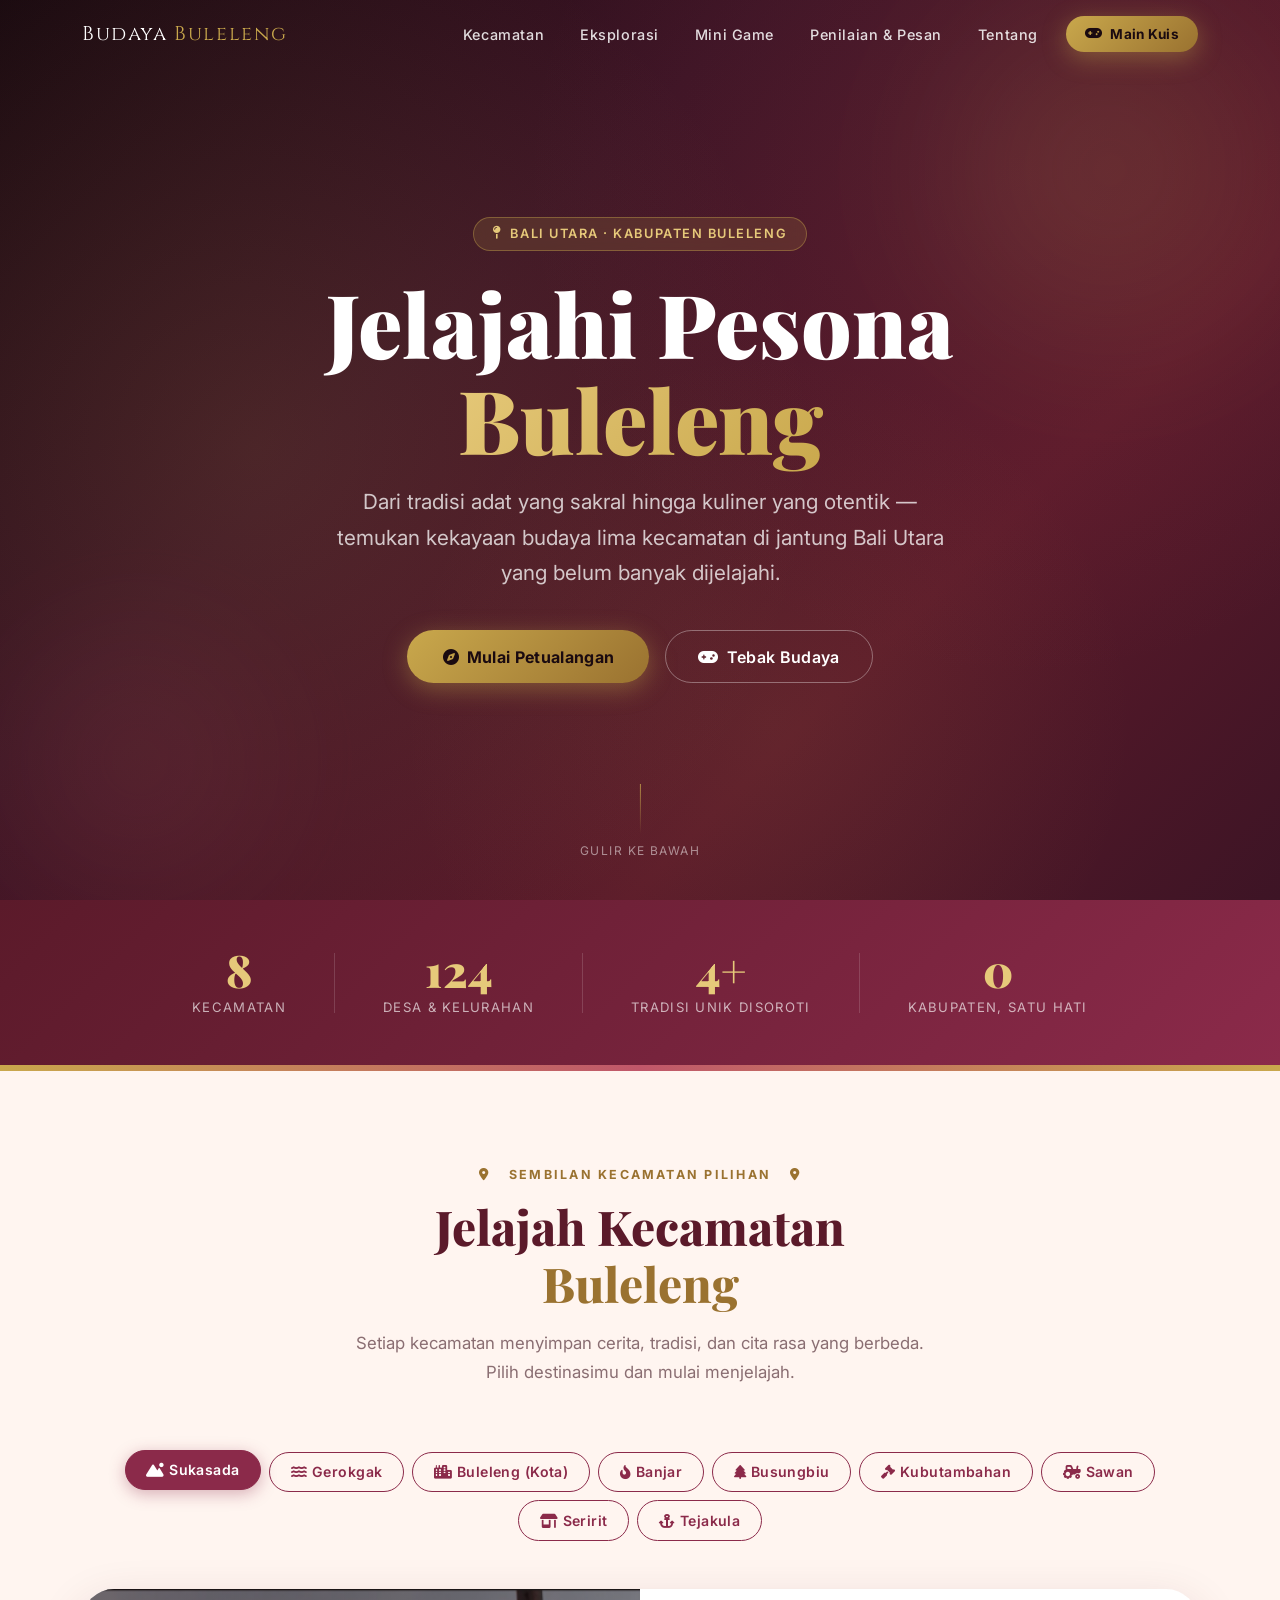
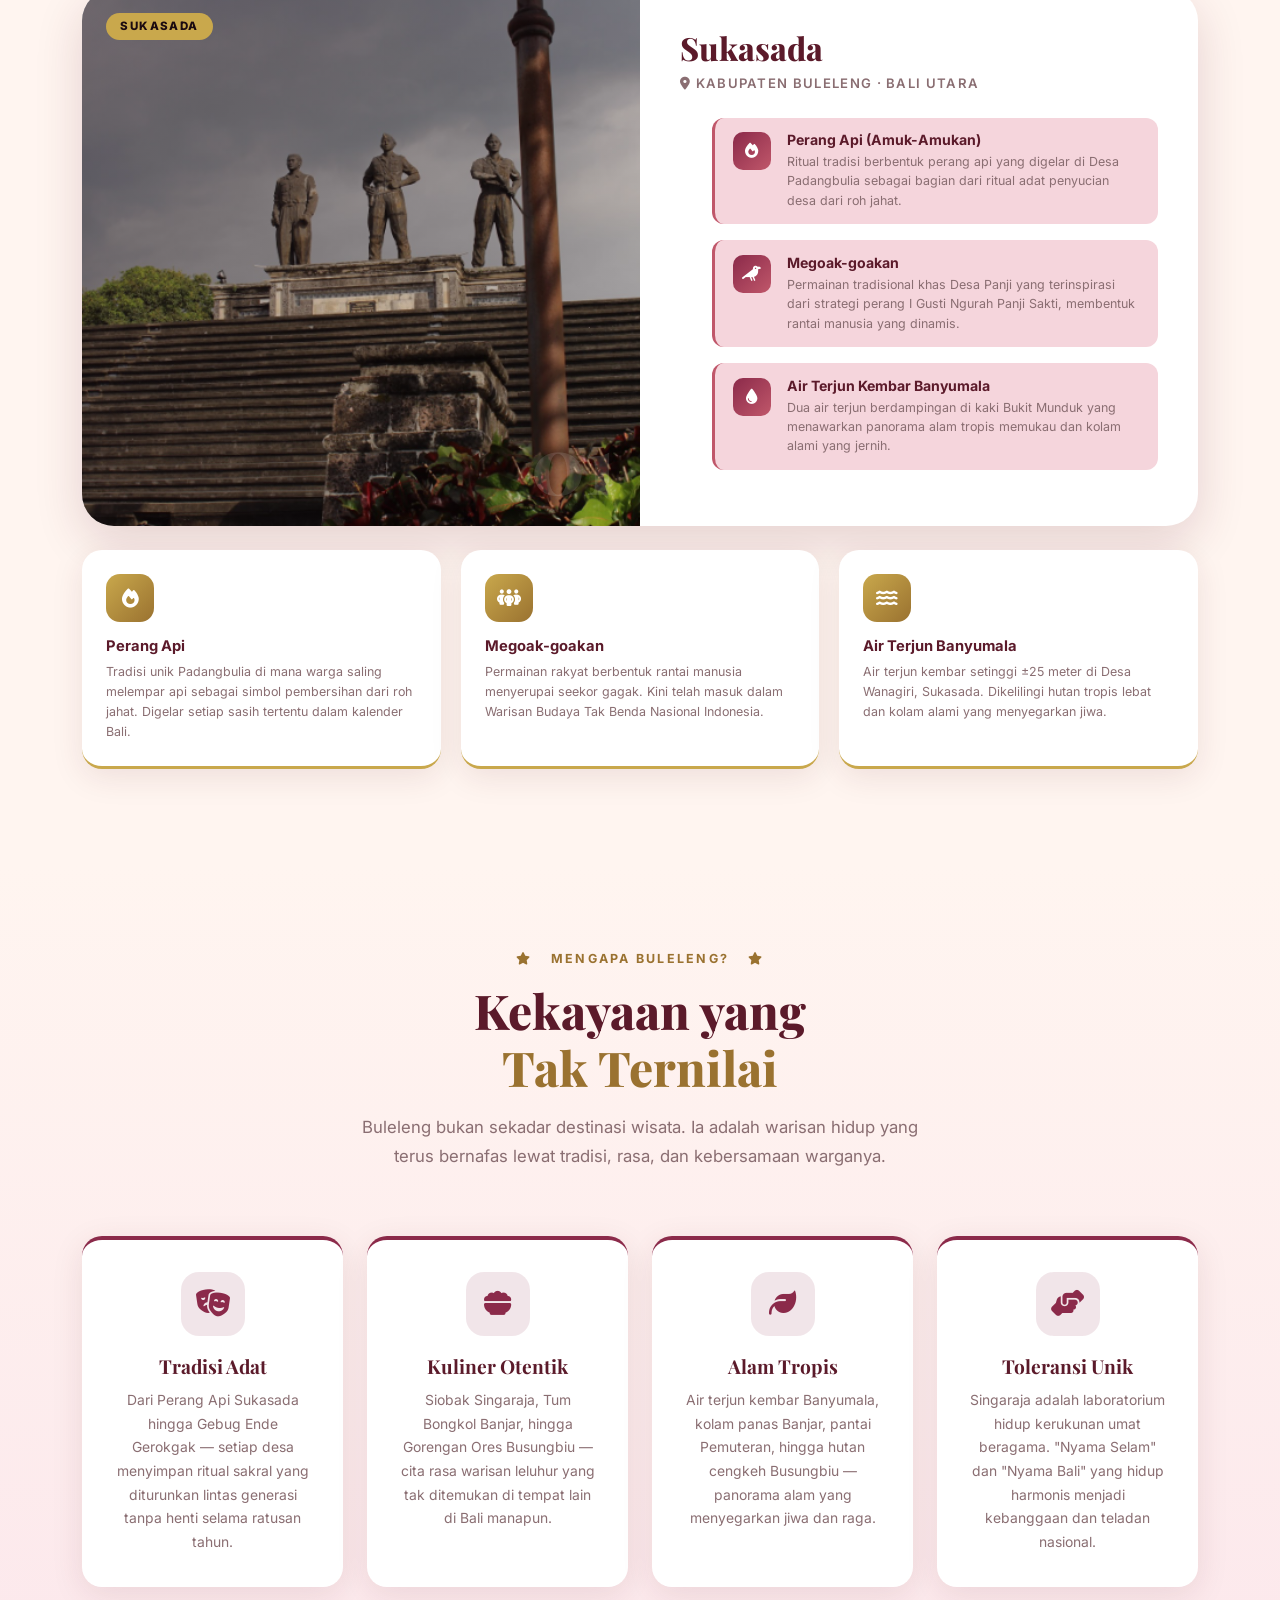
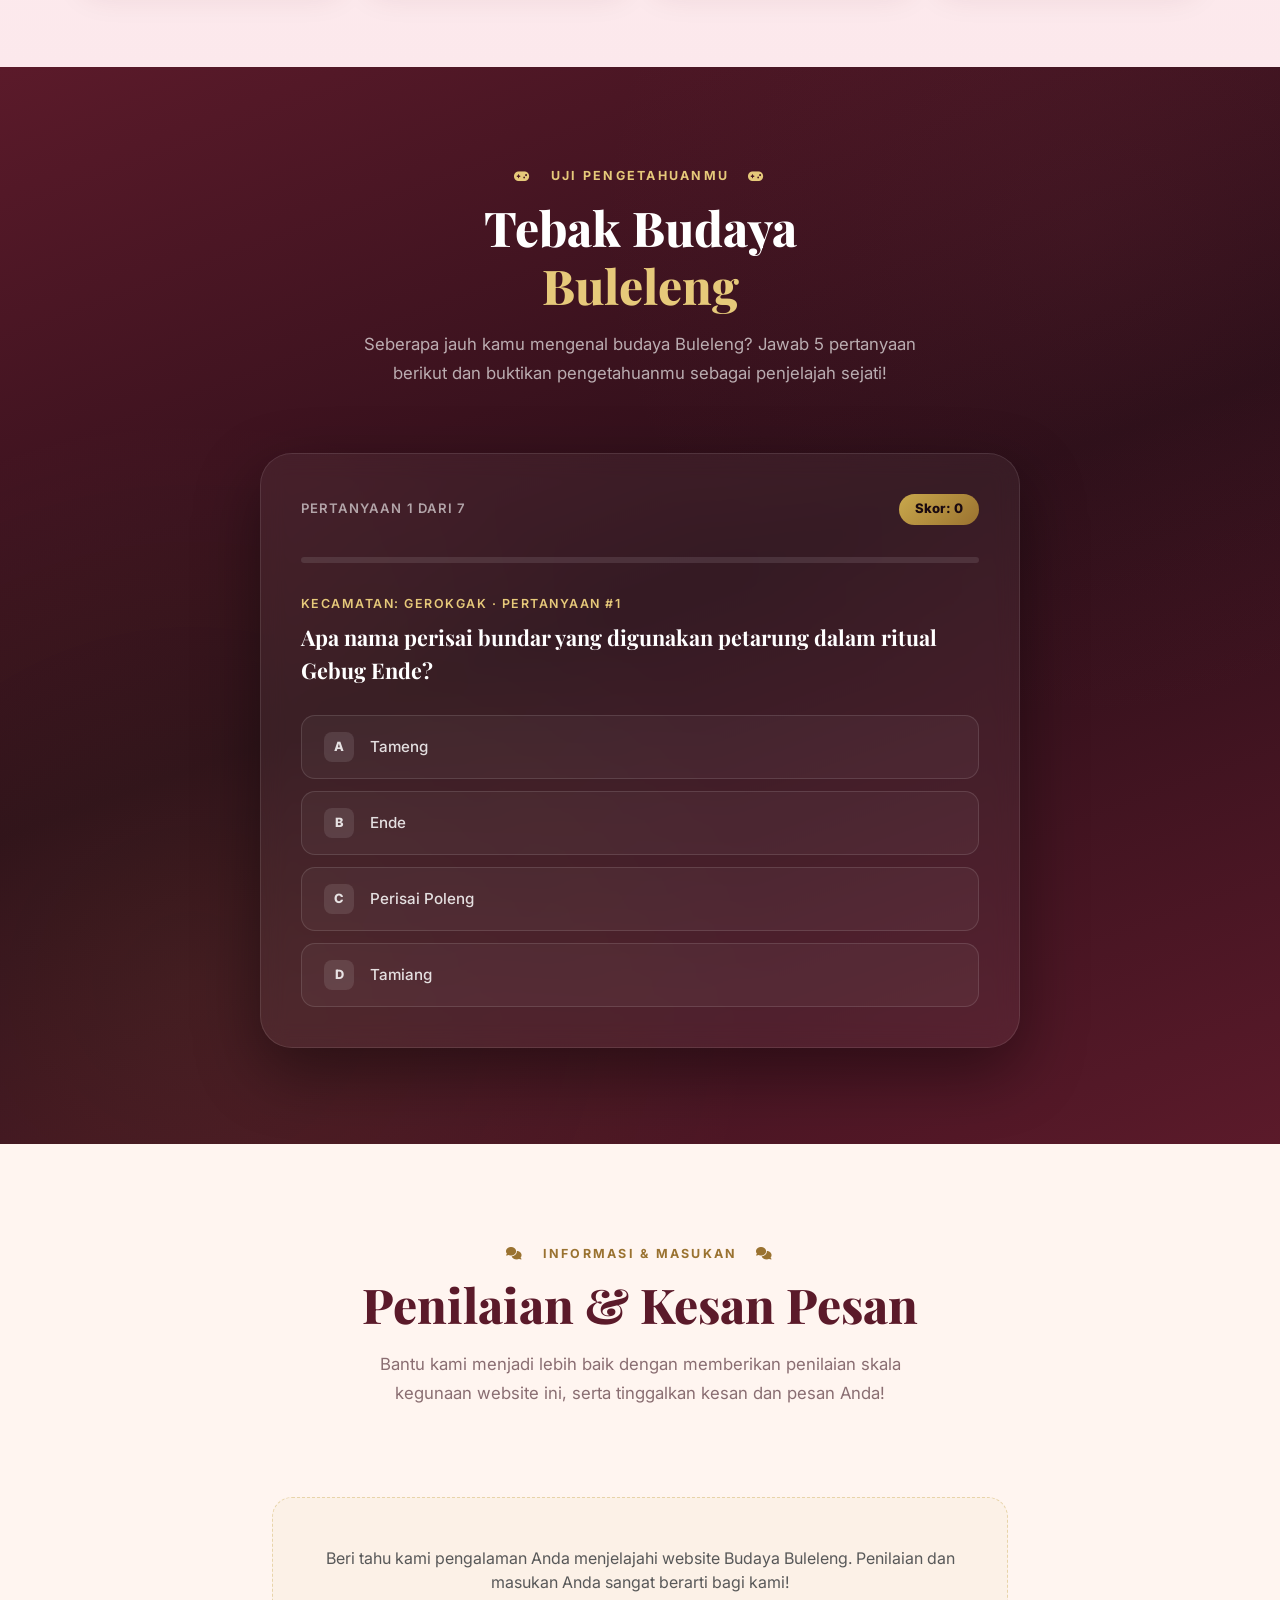
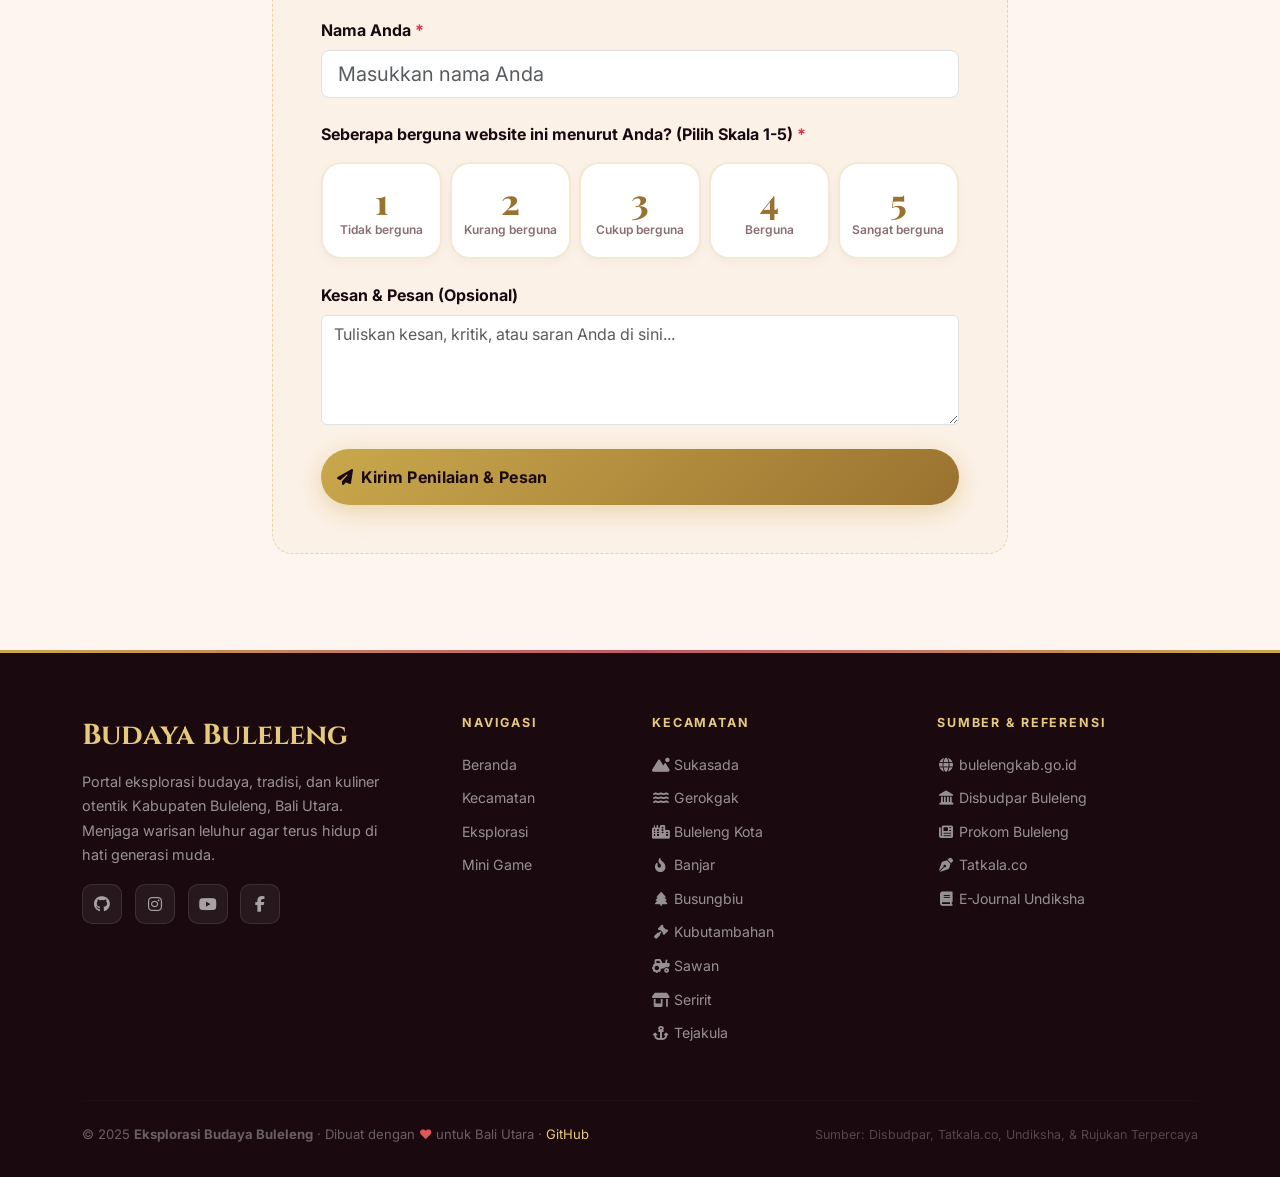
==== commit 197f4ec5: "Add files via upload" ====
--- a/index.html
+++ b/index.html
@@ -17,7 +17,7 @@
   <link href="https://fonts.googleapis.com/css2?family=Playfair+Display:ital,wght@0,400;0,700;0,900;1,400&family=Inter:wght@300;400;500;600;700&family=Cinzel:wght@400;700&display=swap" rel="stylesheet" />
 
   <!-- Stylesheet -->
-  <link href="style.css" rel="stylesheet" />
+  <link href="style.css?v=1.1" rel="stylesheet" />
 
 </head>
 
